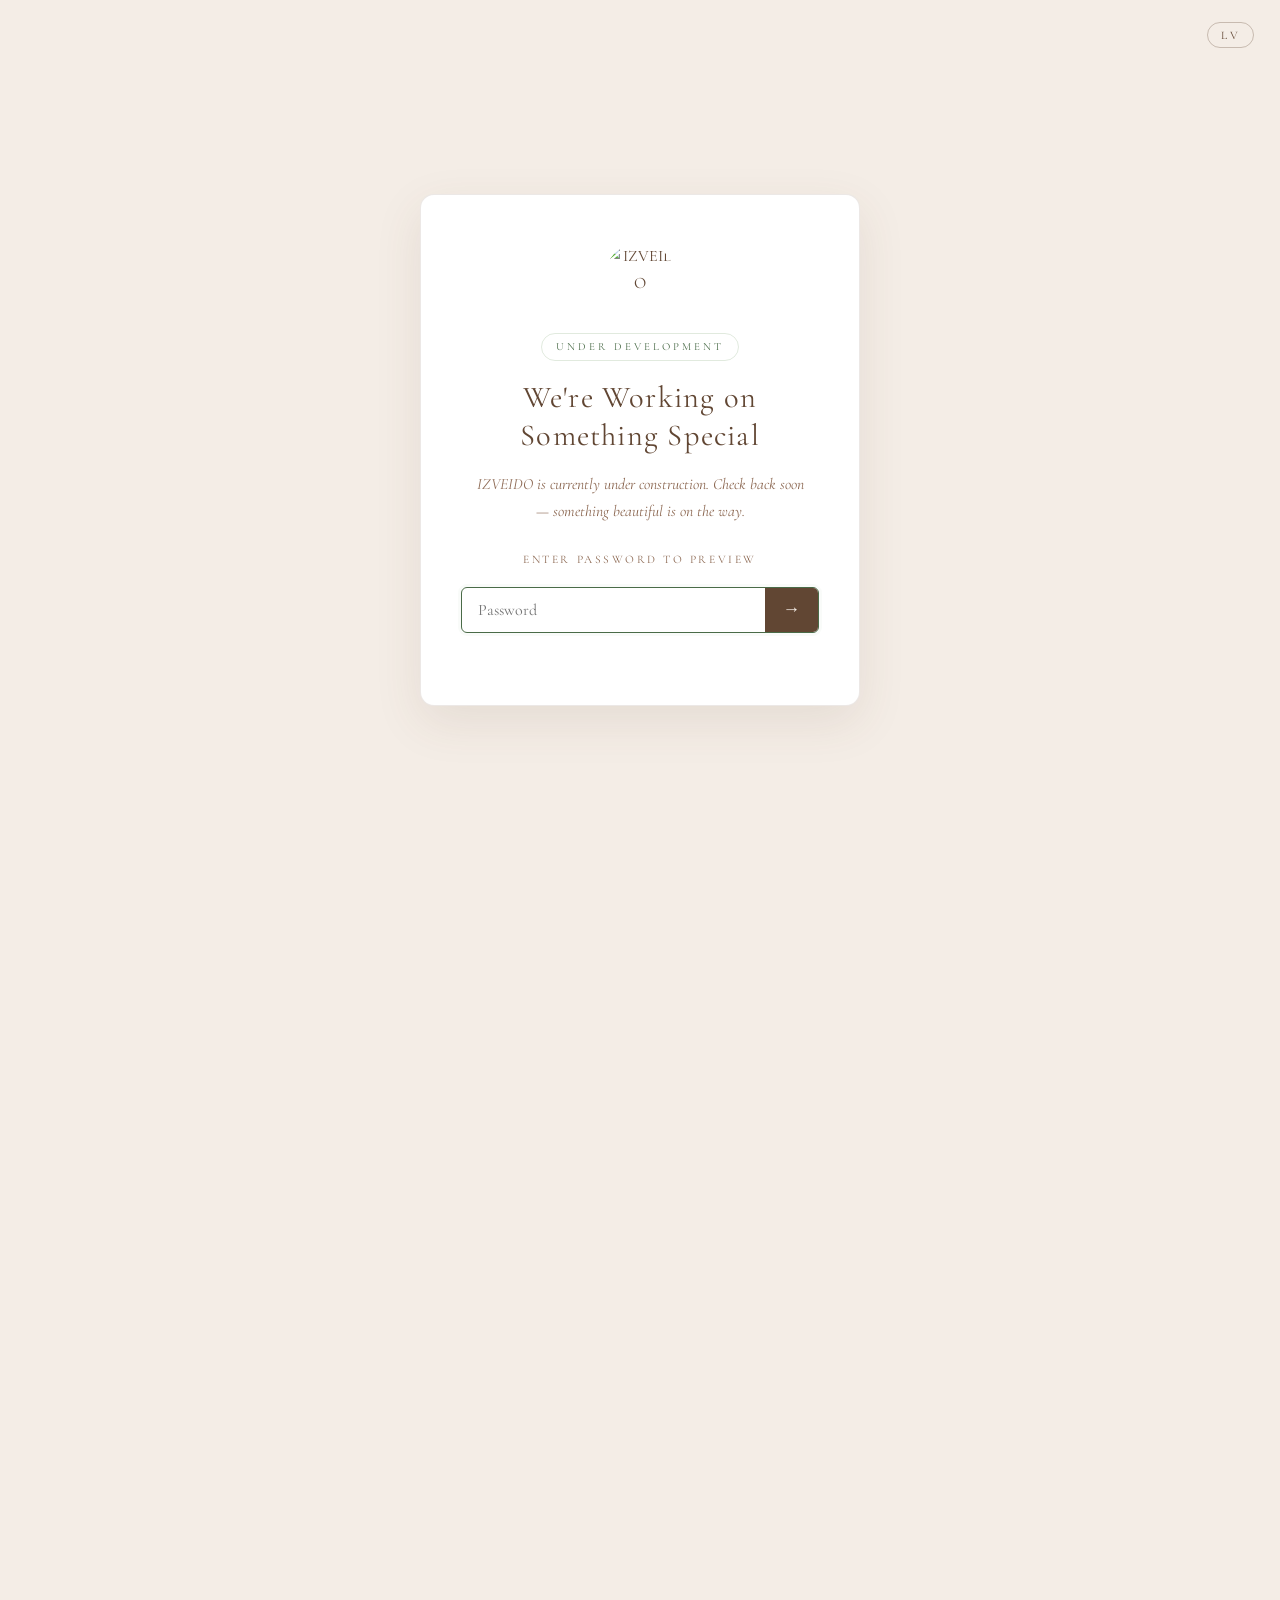
==== Gallery/index.html @ 22014c22 "Restructure" ====
<!DOCTYPE html>
<html lang="en">
<head>
  <meta charset="UTF-8" />
  <meta name="viewport" content="width=device-width, initial-scale=1.0" />
  <title>Gallery — IZVEIDO</title>
  <meta name="description" content="Browse the work of IZVEIDO — custom engravings on wood, glass, apparel, and more." />
  <link rel="preconnect" href="https://fonts.googleapis.com" />
  <link rel="preconnect" href="https://fonts.gstatic.com" crossorigin />
  <link href="https://fonts.googleapis.com/css2?family=Cormorant+Garamond:ital,wght@0,300;0,400;0,600;1,300;1,400&display=swap" rel="stylesheet" />
  <link rel="icon" type="image/svg+xml" href="../favicon.svg" />
  <link rel="apple-touch-icon" href="../logo.png" />
  <link rel="stylesheet" href="../styles.css" />
</head>
<body>

  <!-- ── Navigation ─────────────────────────────────── -->
  <nav>
    <a class="nav-logo" href="../index.html">
      <img src="../logo.png" alt="IZVEIDO" />
      <span class="nav-logo-wordmark">IZVEIDO</span>
    </a>
    <div class="nav-right">
      <ul>
        <li><a href="../index.html#about"     data-en="About"    data-lv="Par mums"    data-ru="О нас">About</a></li>
        <li><a href="../services/index.html"  data-en="Services" data-lv="Pakalpojumi" data-ru="Услуги">Services</a></li>
        <li><a href="index.html" class="active" data-en="Gallery" data-lv="Galerija" data-ru="Галерея">Gallery</a></li>
      </ul>
      <div class="lang-dropdown" id="lang-dropdown">
        <button class="lang-trigger" id="lang-trigger">
          <span class="lang-flag">🇬🇧</span>
          <span class="lang-code">EN</span>
          <svg class="lang-chevron" width="12" height="12" viewBox="0 0 14 14" fill="none" aria-hidden="true">
            <path d="M2 5l5 5 5-5" stroke="currentColor" stroke-width="1.5" stroke-linecap="round" stroke-linejoin="round"/>
          </svg>
        </button>
        <ul class="lang-list">
          <li data-lang="en"><span>EN</span></li>
          <li data-lang="lv"><span>LV</span></li>
          <li data-lang="ru"><span>RU</span></li>
        </ul>
      </div>
      <div class="nav-toggle" aria-label="Toggle menu">
        <span></span><span></span><span></span>
      </div>
    </div>
  </nav>

  <div class="page-wrapper">

    <!-- ── Gallery Hero ───────────────────────────────── -->
    <div class="gallery-hero">
      <p class="section-label" data-en="Our Work" data-lv="Mūsu darbi" data-ru="Наши работы">Our Work</p>
      <h1 data-en="Gallery" data-lv="Galerija" data-ru="Галерея">Gallery</h1>
      <p data-en="A collection of our custom engravings — each piece made with care."
         data-lv="Mūsu individuālo gravējumu kolekcija — katrs darbs izgatavots ar rūpību."
         data-ru="Коллекция наших индивидуальных гравюр — каждое изделие создано с заботой.">
        A collection of our custom engravings — each piece made with care.
      </p>
    </div>

    <div class="gallery-grid" id="gallery-grid">

      <div class="gallery-track" data-speed="0.06">
        <div class="gallery-item" style="--rot:-2.1deg">
          <div class="overlay"><span>+</span></div>
          <img src="../Gallery/WhatsApp Image 2026-04-30 at 09.20.14.jpeg" alt="Engraving Studio MILA" />
        </div>
      </div>

      <div class="gallery-track" data-speed="0.09">
        <div class="gallery-item" style="--rot:1.4deg">
          <div class="overlay"><span>+</span></div>
          <img src="../Gallery/WhatsApp Image 2026-04-30 at 09.20.13.jpeg" alt="Engraving Studio MILA" />
        </div>
      </div>

      <div class="gallery-track" data-speed="0.04">
        <div class="gallery-item" style="--rot:-0.9deg">
          <div class="overlay"><span>+</span></div>
          <img src="../Gallery/WhatsApp Image 2026-04-30 at 09.20.13 (1).jpeg" alt="Engraving Studio MILA" />
        </div>
      </div>

      <div class="gallery-track" data-speed="0.07">
        <div class="gallery-item" style="--rot:2.3deg">
          <div class="overlay"><span>+</span></div>
          <img src="../Gallery/WhatsApp Image 2026-04-30 at 09.20.13 (2).jpeg" alt="Engraving Studio MILA" />
        </div>
      </div>

      <div class="gallery-track" data-speed="0.05">
        <div class="gallery-item" style="--rot:-1.6deg">
          <div class="overlay"><span>+</span></div>
          <img src="../Gallery/WhatsApp Image 2026-04-30 at 09.20.13 (3).jpeg" alt="Engraving Studio MILA" />
        </div>
      </div>

      <div class="gallery-track" data-speed="0.10">
        <div class="gallery-item" style="--rot:0.8deg">
          <div class="overlay"><span>+</span></div>
          <img src="../Gallery/WhatsApp Image 2026-04-30 at 09.20.12.jpeg" alt="Engraving Studio MILA" />
        </div>
      </div>

      <div class="gallery-track" data-speed="0.06">
        <div class="gallery-item" style="--rot:-2.4deg">
          <div class="overlay"><span>+</span></div>
          <img src="../Gallery/WhatsApp Image 2026-04-30 at 09.30.00.jpeg" alt="Engraving Studio MILA" />
        </div>
      </div>

      <div class="gallery-track" data-speed="0.04">
        <div class="gallery-item" style="--rot:1.9deg">
          <div class="overlay"><span>+</span></div>
          <img src="../Gallery/WhatsApp Image 2026-04-30 at 09.33.09.jpeg" alt="Engraving Studio MILA" />
        </div>
      </div>

      <div class="gallery-track" data-speed="0.08">
        <div class="gallery-item" style="--rot:-1.1deg">
          <div class="overlay"><span>+</span></div>
          <img src="../Gallery/WhatsApp Image 2026-04-30 at 09.33.09 (1).jpeg" alt="Engraving Studio MILA" />
        </div>
      </div>

      <div class="gallery-track" data-speed="0.05">
        <div class="gallery-item" style="--rot:2.7deg">
          <div class="overlay"><span>+</span></div>
          <img src="../Gallery/WhatsApp Image 2026-04-30 at 09.33.10.jpeg" alt="Engraving Studio MILA" />
        </div>
      </div>

      <div class="gallery-track" data-speed="0.07">
        <div class="gallery-item" style="--rot:-1.4deg">
          <div class="overlay"><span>+</span></div>
          <img src="../Gallery/WhatsApp Image 2026-04-30 at 09.33.10 (1).jpeg" alt="Engraving Studio MILA" />
        </div>
      </div>

      <div class="gallery-track" data-speed="0.03">
        <div class="gallery-item" style="--rot:1.0deg">
          <div class="overlay"><span>+</span></div>
          <img src="../Gallery/WhatsApp Image 2026-04-30 at 09.33.10 (2).jpeg" alt="Engraving Studio MILA" />
        </div>
      </div>

      <div class="gallery-track" data-speed="0.09">
        <div class="gallery-item" style="--rot:-2.8deg">
          <div class="overlay"><span>+</span></div>
          <img src="../Gallery/WhatsApp Image 2026-04-30 at 09.33.10 (3).jpeg" alt="Engraving Studio MILA" />
        </div>
      </div>

      <div class="gallery-track" data-speed="0.05">
        <div class="gallery-item" style="--rot:1.6deg">
          <div class="overlay"><span>+</span></div>
          <img src="../Gallery/WhatsApp Image 2026-04-30 at 09.33.10 (4).jpeg" alt="Engraving Studio MILA" />
        </div>
      </div>

      <div class="gallery-track" data-speed="0.07">
        <div class="gallery-item" style="--rot:-0.7deg">
          <div class="overlay"><span>+</span></div>
          <img src="../Gallery/WhatsApp Image 2026-04-30 at 09.33.10 (5).jpeg" alt="Engraving Studio MILA" />
        </div>
      </div>

      <div class="gallery-track" data-speed="0.04">
        <div class="gallery-item" style="--rot:2.2deg">
          <div class="overlay"><span>+</span></div>
          <img src="../Gallery/WhatsApp Image 2026-04-30 at 09.33.11.jpeg" alt="Engraving Studio MILA" />
        </div>
      </div>

      <div class="gallery-track" data-speed="0.10">
        <div class="gallery-item" style="--rot:-1.8deg">
          <div class="overlay"><span>+</span></div>
          <img src="../Gallery/WhatsApp Image 2026-04-30 at 09.33.11 (1).jpeg" alt="Engraving Studio MILA" />
        </div>
      </div>

      <div class="gallery-track" data-speed="0.06">
        <div class="gallery-item" style="--rot:0.5deg">
          <div class="overlay"><span>+</span></div>
          <img src="../Gallery/WhatsApp Image 2026-04-30 at 09.33.11 (2).jpeg" alt="Engraving Studio MILA" />
        </div>
      </div>

      <div class="gallery-track" data-speed="0.08">
        <div class="gallery-item" style="--rot:-2.0deg">
          <div class="overlay"><span>+</span></div>
          <img src="../Gallery/WhatsApp Image 2026-04-30 at 09.33.11 (3).jpeg" alt="Engraving Studio MILA" />
        </div>
      </div>

      <div class="gallery-track" data-speed="0.03">
        <div class="gallery-item" style="--rot:1.3deg">
          <div class="overlay"><span>+</span></div>
          <img src="../Gallery/WhatsApp Image 2026-04-30 at 09.33.11 (4).jpeg" alt="Engraving Studio MILA" />
        </div>
      </div>

      <div class="gallery-track" data-speed="0.07">
        <div class="gallery-item" style="--rot:-1.5deg">
          <div class="overlay"><span>+</span></div>
          <img src="../Gallery/WhatsApp Image 2026-04-30 at 09.33.12.jpeg" alt="Engraving Studio MILA" />
        </div>
      </div>

      <div class="gallery-track" data-speed="0.05">
        <div class="gallery-item" style="--rot:2.5deg">
          <div class="overlay"><span>+</span></div>
          <img src="../Gallery/WhatsApp Image 2026-04-30 at 09.33.12 (1).jpeg" alt="Engraving Studio MILA" />
        </div>
      </div>

      <div class="gallery-track" data-speed="0.09">
        <div class="gallery-item" style="--rot:-0.6deg">
          <div class="overlay"><span>+</span></div>
          <img src="../Gallery/WhatsApp Image 2026-04-30 at 09.33.12 (2).jpeg" alt="Engraving Studio MILA" />
        </div>
      </div>

      <div class="gallery-track" data-speed="0.04">
        <div class="gallery-item" style="--rot:1.7deg">
          <div class="overlay"><span>+</span></div>
          <img src="../Gallery/WhatsApp Image 2026-04-30 at 09.33.12 (3).jpeg" alt="Engraving Studio MILA" />
        </div>
      </div>

    </div>

    <!-- ── Footer ─────────────────────────────────────── -->
    <footer>
      <img src="../logolight.png" alt="IZVEIDO" class="footer-logo" />
      <p>
        <span data-en="© 2026 IZVEIDO. All rights reserved."
              data-lv="© 2026 IZVEIDO. Visas tiesības aizsargātas."
              data-ru="© 2026 IZVEIDO. Все права защищены.">
          © 2026 IZVEIDO. All rights reserved.
        </span>
      </p>
    </footer>

  </div><!-- /page-wrapper -->

  <!-- Lightbox -->
  <div id="lightbox" class="lightbox">
    <div class="lightbox-controls">
      <a id="lightbox-download" class="lightbox-btn" download aria-label="Download" title="Download">
        <svg width="18" height="18" viewBox="0 0 24 24" fill="none" stroke="currentColor" stroke-width="2" stroke-linecap="round" stroke-linejoin="round">
          <path d="M12 3v13M7 11l5 5 5-5"/><path d="M5 20h14"/>
        </svg>
      </a>
      <button id="lightbox-close" class="lightbox-btn" aria-label="Close">&times;</button>
    </div>
    <div id="lightbox-inner" class="lightbox-inner"></div>
  </div>

  <script src="../script.js"></script>
</body>
</html>
---- styles.css ----
/* ── Password gate ───────────────────────────────────── */
body.pw-locked { overflow: hidden; }
body.pw-locked .page-wrapper,
body.pw-locked nav { visibility: hidden; }

#pw-gate {
  position: fixed; inset: 0; z-index: 9999;
  background: var(--cream);
  display: flex; align-items: center; justify-content: center;
  padding: 2rem;
  transition: opacity .5s ease;
}
#pw-gate.pw-fade-out { opacity: 0; pointer-events: none; }

/* Language toggle inside gate */
.pw-lang-btn {
  position: absolute; top: 1.4rem; right: 1.6rem;
  background: none;
  border: 1px solid rgba(97,70,51,.3);
  border-radius: 20px;
  color: var(--brown);
  padding: .3rem .85rem;
  font-family: inherit;
  font-size: .72rem;
  letter-spacing: .2em;
  cursor: pointer;
  transition: background .25s, color .25s, border-color .25s;
}
.pw-lang-btn:hover {
  background: var(--brown);
  color: var(--cream);
  border-color: var(--brown);
}

.pw-box {
  display: flex; flex-direction: column; align-items: center;
  gap: 1.1rem;
  padding: 3rem 2.5rem 2.5rem;
  background: var(--white);
  border: 1px solid rgba(97,70,51,.12);
  border-radius: 14px;
  box-shadow: 0 16px 48px rgba(97,70,51,.10);
  width: min(440px, 100%);
  text-align: center;
}
.pw-logo {
  width: 72px; height: 72px;
  border-radius: 50%;
  object-fit: cover;
}
.pw-badge {
  display: inline-block;
  font-size: .68rem;
  letter-spacing: .28em;
  text-transform: uppercase;
  color: var(--red);
  border: 1px solid rgba(169,194,162,.35);
  border-radius: 20px;
  padding: .25rem .85rem;
}
.pw-heading {
  font-size: clamp(1.3rem, 4vw, 1.9rem);
  font-weight: 400;
  line-height: 1.25;
  letter-spacing: .04em;
  color: var(--brown);
  margin: 0;
}
.pw-sub {
  font-size: .98rem;
  color: var(--brown2);
  font-style: italic;
  line-height: 1.7;
  max-width: 340px;
}
.pw-label {
  font-size: .72rem;
  letter-spacing: .22em;
  text-transform: uppercase;
  color: var(--brown2);
  margin-top: .4rem;
}
.pw-field-wrap {
  display: flex; width: 100%;
  border: 1px solid rgba(97,70,51,.25);
  border-radius: 6px;
  overflow: hidden;
  transition: border-color .25s, box-shadow .25s;
}
.pw-field-wrap:focus-within {
  border-color: var(--red);
  box-shadow: 0 0 0 3px rgba(169,194,162,.07);
}
#pw-input {
  flex: 1;
  padding: .75rem 1rem;
  border: none; outline: none;
  background: transparent;
  color: var(--brown);
  font-family: inherit; font-size: 1rem;
}
#pw-submit {
  padding: 0 1.1rem;
  background: var(--brown);
  color: var(--cream);
  border: none; cursor: pointer;
  font-size: 1.1rem;
  transition: background .2s;
}
#pw-submit:hover { background: var(--red); }
.pw-error {
  font-size: .82rem;
  color: var(--red);
  font-style: italic;
  min-height: 1.1em;
}

@keyframes pwShake {
  0%,100% { transform: translateX(0); }
  20%,60%  { transform: translateX(-6px); }
  40%,80%  { transform: translateX(6px); }
}
.pw-shake { animation: pwShake .4s ease; }

/* ── Reset & base ────────────────────────────────────── */
*, *::before, *::after { box-sizing: border-box; margin: 0; padding: 0; }

:root {
  --cream:  #f4ede6;
  --stone:  #e0d4c3;
  --sand:   #C1A78E;
  --brown:  #614633;
  --brown2: #8C6852;
  --red:    #4A6B48;
  --sage:   #A9C2A2;
  --white:  #ffffff;
  --gap:    clamp(2rem, 6vw, 5rem);
  --radius: 8px;
}

html { scroll-behavior: smooth; font-size: 16px; }

body {
  background: var(--cream);
  color: var(--brown);
  font-family: 'Cormorant Garamond', Georgia, serif;
  line-height: 1.7;
  overflow-x: hidden;
  hyphens: auto;
  overflow-wrap: break-word;
  -webkit-font-smoothing: antialiased;
  -moz-osx-font-smoothing: grayscale;
}

img { max-width: 100%; display: block; }
a  { color: inherit; text-decoration: none; }

/* ── Page transitions ────────────────────────────────── */
.page-wrapper {
  animation: fadeIn .45s ease both;
  will-change: opacity;
  transition: opacity .28s ease;
}
@keyframes fadeIn {
  from { opacity: 0; }
  to   { opacity: 1; }
}

/* Fade-out state triggered by JS before navigation */
body.is-leaving .page-wrapper,
body.is-leaving nav { opacity: 0; }

/* ── Navigation ──────────────────────────────────────── */
nav {
  position: fixed; top: 0; left: 0; right: 0; z-index: 100;
  display: flex; align-items: center; justify-content: space-between;
  padding: 1rem 2.5rem;
  background: rgba(244,237,230,.92);
  backdrop-filter: blur(8px);
  border-bottom: 1px solid rgba(97,70,51,.10);
  transition: padding .3s, opacity .28s ease;
  will-change: opacity;
  -webkit-font-smoothing: antialiased;
  -moz-osx-font-smoothing: grayscale;
}
nav.scrolled { padding: .6rem 2.5rem; }

nav .nav-logo {
  display: flex; align-items: center; gap: .55rem;
  -webkit-tap-highlight-color: transparent;
  user-select: none;
}
nav .nav-logo:focus         { outline: none; }
nav .nav-logo:focus-visible { outline: 2px solid var(--red); outline-offset: 3px; }
nav .nav-logo img { height: 38px; width: auto; transition: height .3s; }
nav.scrolled .nav-logo img { height: 28px; }
.nav-logo-wordmark {
  font-family: 'Felix Titling', 'Trajan Pro', 'Cormorant Garamond', Georgia, serif;
  font-size: 1.05rem;
  font-weight: 400;
  letter-spacing: .28em;
  text-transform: uppercase;
  color: var(--brown);
  transition: font-size .3s;
}
nav.scrolled .nav-logo-wordmark { font-size: .9rem; }

nav ul {
  list-style: none;
  display: flex; gap: 2.5rem;
  font-size: .95rem;
  letter-spacing: .12em;
  text-transform: uppercase;
}
nav ul a {
  position: relative;
  padding-bottom: 2px;
  transition: color .25s;
  -webkit-tap-highlight-color: transparent;
  user-select: none;
}
nav ul a:focus         { outline: none; }
nav ul a:focus-visible { outline: 2px solid var(--red); outline-offset: 3px; }
nav ul a::after {
  content: '';
  position: absolute; left: 0; bottom: 0;
  width: 0; height: 1px;
  background: var(--red);
  transition: width .3s;
}
nav ul a:hover { color: var(--red); }
nav ul a:hover::after,
nav ul a.active::after { width: 100%; }
nav ul a.active { color: var(--red); }

/* Language toggle + nav-right */
.nav-right { display: flex; align-items: center; gap: 1.5rem; }

/* Language dropdown */
.lang-dropdown { position: relative; }
.lang-trigger {
  display: flex; align-items: center; justify-content: center;
  background: none;
  border: 1px solid rgba(97,70,51,.3);
  border-radius: 20px;
  color: var(--brown);
  padding: .28rem .55rem;
  cursor: pointer;
  line-height: 1;
  transition: background .3s ease, border-color .3s ease, box-shadow .3s ease, transform .2s ease;
}
.lang-trigger:hover {
  background: var(--sand);
  border-color: rgba(97,70,51,.45);
  box-shadow: 0 3px 10px rgba(97,70,51,.1);
  transform: translateY(-1px);
}
.lang-trigger:active {
  transform: scale(.94);
  box-shadow: none;
  transition: transform .1s ease;
}
/* Show code, hide flag and chevron */
.lang-flag    { display: none; }
.lang-chevron { display: none; }
.lang-code {
  font-family: 'Felix Titling', 'Trajan Pro', 'Cormorant Garamond', Georgia, serif;
  font-size: .78rem;
  font-weight: 400;
  letter-spacing: .18em;
  line-height: 1;
  display: block;
}

/* Invisible bridge — keeps hover active between trigger and list */
.lang-dropdown::after {
  content: '';
  position: absolute;
  top: 100%;
  left: -4px; right: -4px;
  height: 8px;
}

/* Dropdown list — flags only, stacked column */
.lang-list {
  position: absolute; top: calc(100% + 8px); right: 0;
  list-style: none;
  display: flex;
  flex-direction: column;
  gap: 0;
  background: var(--white);
  border: 1px solid rgba(97,70,51,.12);
  border-radius: 8px;
  box-shadow: 0 6px 20px rgba(97,70,51,.12);
  overflow: hidden;
  z-index: 200;
  opacity: 0;
  transform: translateY(-8px);
  pointer-events: none;
  transition: opacity .22s cubic-bezier(.4,0,.2,1),
              transform .22s cubic-bezier(.4,0,.2,1);
}
/* Open via hover OR JS-added class */
.lang-dropdown:hover .lang-list,
.lang-dropdown.open  .lang-list {
  opacity: 1;
  transform: translateY(0);
  pointer-events: all;
}
.lang-list li {
  display: flex; align-items: center; justify-content: center;
  padding: .38rem .65rem;
  cursor: pointer;
  line-height: 1;
  transition: background .15s;
}
.lang-list li + li { border-top: 1px solid rgba(97,70,51,.06); }
.lang-list li:hover { background: var(--stone); }
.lang-list li.active { background: rgba(169,194,162,.12); }
.lang-list li span {
  font-family: 'Felix Titling', 'Trajan Pro', 'Cormorant Garamond', Georgia, serif;
  font-size: .72rem;
  font-weight: 400;
  letter-spacing: .18em;
  line-height: 1;
  display: block;
  color: var(--brown);
}

/* Hamburger */
.nav-toggle {
  display: none;
  flex-direction: column; gap: 5px;
  cursor: pointer; padding: 4px;
}
.nav-toggle span {
  width: 24px; height: 2px;
  background: var(--brown);
  transition: all .3s;
}
.nav-toggle.open span:nth-child(1) { transform: rotate(45deg) translate(5px,5px); }
.nav-toggle.open span:nth-child(2) { opacity: 0; }
.nav-toggle.open span:nth-child(3) { transform: rotate(-45deg) translate(5px,-5px); }

/* ── Hero ────────────────────────────────────────────── */
.hero {
  position: relative;
  max-width: none; margin: 0; width: 100%;
  min-height: 100svh;
  display: flex; flex-direction: column;
  align-items: center; justify-content: center;
  text-align: center;
  padding: 8rem 2rem 6rem;
  background: radial-gradient(ellipse at 60% 40%, #ddd0c0 0%, var(--cream) 65%);
}

/* ── Logo flip card ──────────────────────────────────── */
.hero-logo-wrap {
  perspective: 700px;
  width: min(190px, 42vw);
  margin-bottom: 2rem;
  animation: popIn .8s cubic-bezier(.34,1.56,.64,1) .2s both;
  cursor: pointer;
}

.logo-flipper {
  width: 100%;
  aspect-ratio: 1 / 1;
  position: relative;
  transform-style: preserve-3d;
  border-radius: 50%;
}

.logo-front,
.logo-back {
  position: absolute; inset: 0;
  border-radius: 50%;
  backface-visibility: hidden;
  -webkit-backface-visibility: hidden;
  border: 1.5px solid rgba(97,70,51,.28);
  box-shadow:
    inset 0 0 0 4px rgba(97,70,51,.05),
    0 6px 24px rgba(97,70,51,.12);
}

.logo-front {
  background: url('logo.png') center / 68% no-repeat var(--cream);
  background-blend-mode: multiply;
}

.hero-logo {
  display: none;
}

.logo-back {
  background: var(--sand);
  transform: rotateY(180deg);
  display: flex;
  align-items: center;
  justify-content: center;
  padding: 1.4rem;
}

.logo-quote {
  font-style: italic;
  font-size: clamp(.75rem, 4vw, .95rem);
  color: var(--brown2);
  line-height: 1.6;
  text-align: center;
}

@keyframes popIn {
  from { opacity: 0; transform: scale(.85); }
  to   { opacity: 1; transform: scale(1); }
}

.hero h1 {
  font-family: 'Felix Titling', 'Trajan Pro', 'Cormorant Garamond', Georgia, serif;
  font-size: clamp(1.2rem, 3.2vw, 1.55rem);
  font-weight: 400;
  letter-spacing: .32em;
  text-transform: uppercase;
  color: var(--brown2);
  margin-bottom: .75rem;
  animation: fadeIn .8s ease .5s both;
}
.hero p {
  font-size: clamp(1rem, 2.5vw, 1.2rem);
  max-width: 520px;
  color: var(--brown2);
  font-style: italic;
  animation: fadeIn .8s ease .7s both;
}
.hero-cta {
  margin-top: 2.5rem;
  animation: fadeIn .8s ease .9s both;
}

.btn {
  display: inline-block;
  padding: .75rem 2.2rem;
  border: 1px solid var(--brown);
  border-radius: 4px;
  letter-spacing: .18em;
  text-transform: uppercase;
  font-size: .85rem;
  font-family: inherit;
  cursor: pointer;
  background: transparent;
  color: var(--brown);
  transition: background .3s, color .3s, border-color .3s;
}
.btn:hover { background: var(--brown); color: var(--cream); }
.btn.btn-red { border-color: var(--red); color: var(--red); }
.btn.btn-red:hover { background: var(--red); color: var(--white); }

/* Scroll indicator */
.scroll-hint {
  position: absolute; bottom: 2rem; left: 50%;
  display: flex; flex-direction: column; align-items: center; gap: .4rem;
  font-size: .75rem; letter-spacing: .2em; text-transform: uppercase;
  color: var(--brown2); opacity: .6;
  animation: scrollHintIn 1s ease 1.2s both;
}
@keyframes scrollHintIn {
  from { opacity: 0; transform: translateX(-50%) translateY(10px); }
  to   { opacity: .6; transform: translateX(-50%) translateY(0); }
}
.scroll-hint .line {
  width: 1px; height: 40px;
  background: var(--brown2);
  animation: lineDown 1.4s ease-in-out infinite;
  transform-origin: top;
}
@keyframes lineDown {
  0%,100% { transform: scaleY(0); opacity: 0; }
  30%,70%  { transform: scaleY(1); opacity: .5; }
}

/* ── Section base ────────────────────────────────────── */
section {
  padding: var(--gap) clamp(1.5rem, 8vw, 8rem);
  max-width: 1100px;
  margin: 0 auto;
}

.section-label {
  font-size: .75rem;
  letter-spacing: .35em;
  text-transform: uppercase;
  color: var(--red);
  margin-bottom: 1rem;
}
.section-title {
  font-size: clamp(1.8rem, 4vw, 2.8rem);
  font-weight: 400;
  line-height: 1.2;
  margin-bottom: 1.5rem;
}
.divider {
  width: 48px; height: 1px;
  background: var(--red);
  margin-bottom: 2rem;
}

/* ── About ───────────────────────────────────────────── */
.about { display: grid; grid-template-columns: 1fr 1fr; gap: 4rem; align-items: center; }
.about-text p { font-size: 1.1rem; color: var(--brown2); margin-bottom: 1rem; }
.about-img-wrap { position: relative; }
.about-img-wrap::before {
  content: '';
  position: absolute;
  inset: -12px 12px 12px -12px;
  border: 1px solid var(--red);
  border-radius: var(--radius);
  z-index: 0;
}
.about-img-wrap img {
  position: relative; z-index: 1;
  width: 100%;
  object-fit: cover;
  border-radius: var(--radius);
}
.about-photo {
  width: 100%; aspect-ratio: 4/3;
  object-fit: cover;
  position: relative; z-index: 1;
  display: block;
  border-radius: var(--radius);
}
.about-placeholder {
  width: 100%; aspect-ratio: 4/3;
  background: var(--sand);
  border-radius: var(--radius);
  display: flex; flex-direction: column; align-items: center; justify-content: center;
  gap: .75rem;
  position: relative; z-index: 1;
  color: var(--brown2); font-style: italic; font-size: .9rem;
  letter-spacing: .05em;
}
.about-placeholder svg { opacity: .3; }

/* ── Services ────────────────────────────────────────── */
.services-grid {
  display: grid;
  grid-template-columns: repeat(auto-fit, minmax(200px, 1fr));
  gap: 2rem;
  margin-top: 2.5rem;
}
.service-card {
  padding: 2rem 1.5rem;
  border: 1px solid rgba(97,70,51,.12);
  border-radius: 12px;
  background: var(--white);
  text-align: center;
  transition: box-shadow .3s, transform .3s;
  min-width: 0;
  overflow-wrap: break-word;
  hyphens: auto;
}
.service-card:hover {
  transform: translateY(-4px);
  box-shadow: 0 12px 32px rgba(97,70,51,.09);
}
.service-card .icon {
  font-size: 2rem;
  margin-bottom: 1rem;
  display: flex;
  align-items: center;
  justify-content: center;
}
.service-card .icon img {
  width: 56px;
  height: 56px;
  object-fit: contain;
  display: block;
}
.service-card h3 {
  font-size: 1.1rem; font-weight: 400;
  letter-spacing: .1em; text-transform: uppercase;
  margin-bottom: .6rem;
}
.service-card p { font-size: .95rem; color: var(--brown2); }
.svc-link {
  display: inline-block;
  margin-top: 1.1rem;
  font-size: .75rem;
  letter-spacing: .16em;
  text-transform: uppercase;
  color: var(--red);
  border-bottom: 1px solid rgba(169,194,162,.35);
  padding-bottom: 2px;
  transition: border-color .2s, color .2s, letter-spacing .2s;
}
.svc-link:hover {
  letter-spacing: .22em;
  border-color: var(--red);
}

/* ── Contact ─────────────────────────────────────────── */
.contact-wrap {
  display: grid; grid-template-columns: 1fr 1.2fr; gap: 4rem; align-items: start;
}
.contact-info p { font-size: 1rem; color: var(--brown2); margin-bottom: 1rem; }
.contact-detail {
  display: flex; align-items: flex-start; gap: .75rem;
  margin-bottom: .85rem; font-size: 1rem; color: var(--brown2);
  cursor: default;
}
.contact-detail[data-copy] {
  cursor: pointer;
  transition: color .2s, opacity .2s;
  position: relative;
  z-index: 1;
}
.contact-detail[data-copy]:hover {
  z-index: 20;
}
.contact-detail[data-copy]:hover { color: var(--brown); }
.contact-detail[data-copy].copied { opacity: .5; }
.contact-detail[data-copy]::after {
  content: 'Click to copy';
  position: absolute;
  left: 0; top: calc(100% + 8px);
  font-size: .7rem;
  letter-spacing: .08em;
  text-transform: uppercase;
  color: #f4ede6;
  background: #614633;
  padding: .3rem .65rem;
  border-radius: 6px;
  opacity: 0;
  transform: translateY(-4px);
  transition: opacity .2s ease, transform .2s ease;
  pointer-events: none;
  white-space: nowrap;
  z-index: 10;
}
.contact-detail[data-copy]::before {
  content: '';
  position: absolute;
  left: 12px; top: calc(100% + 2px);
  border: 5px solid transparent;
  border-bottom-color: #614633;
  opacity: 0;
  transform: translateY(-4px);
  transition: opacity .2s ease, transform .2s ease;
  pointer-events: none;
  z-index: 10;
}
.contact-detail[data-copy]:hover::after,
.contact-detail[data-copy]:hover::before {
  opacity: 1;
  transform: translateY(0);
}
.contact-detail[data-copy].copied::after,
.contact-detail[data-copy].copied::before {
  opacity: 0;
}
.contact-detail .icon { color: var(--red); font-size: 1.1rem; }

form { display: flex; flex-direction: column; gap: 1.2rem; }
.form-group { display: flex; flex-direction: column; gap: .4rem; }
.form-group label {
  font-size: .78rem; letter-spacing: .2em;
  text-transform: uppercase; color: var(--brown2);
}
.form-group input,
.form-group textarea {
  padding: .75rem 1rem;
  border: 1px solid rgba(97,70,51,.25);
  border-radius: 6px;
  background: var(--white);
  color: var(--brown);
  font-family: inherit; font-size: 1rem;
  outline: none;
  transition: border-color .25s, box-shadow .25s;
}
.form-group input:focus,
.form-group textarea:focus {
  border-color: var(--red);
  box-shadow: 0 0 0 3px rgba(169,194,162,.07);
}
.form-group textarea { resize: vertical; min-height: 130px; }

/* ── Custom Select ──────────────────────────────────── */
.custom-select { position: relative; }

.select-trigger {
  width: 100%;
  display: flex; align-items: center; justify-content: space-between;
  padding: .75rem 1rem;
  border: 1px solid rgba(97,70,51,.25);
  border-radius: 6px;
  background: var(--white);
  color: var(--brown);
  font-family: inherit; font-size: 1rem;
  cursor: pointer;
  text-align: left;
  transition: border-color .25s, border-radius .2s, box-shadow .25s;
}
.select-trigger:focus { outline: none; }
.custom-select.open .select-trigger {
  border-color: var(--red);
  border-bottom-left-radius: 0;
  border-bottom-right-radius: 0;
  box-shadow: 0 0 0 3px rgba(169,194,162,.07);
}

.select-chevron {
  flex-shrink: 0;
  color: var(--brown2);
  transition: transform .25s ease;
}
.custom-select.open .select-chevron { transform: rotate(180deg); }

.select-list {
  position: absolute; top: 100%; left: 0; right: 0; z-index: 20;
  list-style: none;
  background: var(--white);
  border: 1px solid var(--red);
  border-top: none;
  border-radius: 0 0 6px 6px;
  overflow: hidden;
  max-height: 0;
  opacity: 0;
  transform: translateY(-4px);
  transition: max-height .3s ease, opacity .22s ease, transform .22s ease;
  pointer-events: none;
  box-shadow: 0 10px 28px rgba(97,70,51,.10);
}
.custom-select.open .select-list {
  max-height: 300px;
  opacity: 1;
  transform: translateY(0);
  pointer-events: all;
}
.select-list li {
  padding: .72rem 1rem;
  cursor: pointer;
  font-size: 1rem;
  color: var(--brown);
  transition: background .18s, color .18s;
  border-bottom: 1px solid rgba(97,70,51,.06);
}
.select-list li:last-child { border-bottom: none; }
.select-list li:hover { background: var(--sand); }
.select-list li.selected { color: var(--red); }
.select-list li[data-value=""] { color: var(--brown2); font-style: italic; }

.form-success {
  display: none;
  padding: 1rem 1.2rem;
  background: rgba(169,194,162,.06);
  border: 1px solid rgba(169,194,162,.3);
  border-radius: 6px;
  color: var(--red);
  font-style: italic;
  text-align: center;
}

/* ── Services page ───────────────────────────────────── */
.services-hero { padding: 8rem 2rem 3rem; text-align: center; }
.services-hero h1 { font-size: clamp(2rem, 5vw, 3.5rem); font-weight: 400; letter-spacing: .12em; }
.services-hero p { font-size: 1.05rem; color: var(--brown2); margin-top: .75rem; font-style: italic; }

.service-detail-grid {
  display: grid;
  grid-template-columns: 1fr;
  gap: 2.5rem;
  padding: 1rem clamp(1.5rem, 6vw, 6rem) var(--gap);
  max-width: 1100px;
  margin: 0 auto;
}
.service-detail-card {
  scroll-margin-top: 90px;
}
.service-detail-card {
  background: var(--white);
  border: 1px solid rgba(97,70,51,.1);
  border-radius: var(--radius);
  padding: 2.5rem 2rem;
  display: flex;
  flex-direction: column;
  gap: 1rem;
  transition: box-shadow .3s, transform .3s;
}
.service-detail-card:hover {
  transform: translateY(-4px);
  box-shadow: 0 14px 40px rgba(97,70,51,.1);
}
.svc-img-wrap {
  width: calc(100% + 4rem);
  margin: -2.5rem -2rem 1.5rem;
  height: 220px;
  overflow: hidden;
  border-radius: var(--radius) var(--radius) 0 0;
  flex-shrink: 0;
}
.svc-img {
  width: 100%; height: 100%;
  object-fit: cover;
  transition: transform .5s ease;
  display: block;
}
.service-detail-card:hover .svc-img { transform: scale(1.05); }
.service-detail-card .svc-icon {
  font-size: 2.8rem;
  line-height: 1;
  display: flex;
  align-items: center;
}
.service-detail-card .svc-icon img {
  width: 64px;
  height: 64px;
  object-fit: contain;
  display: block;
}
.service-detail-card h2 {
  font-size: clamp(1.3rem, 2.5vw, 1.7rem);
  font-weight: 400;
  letter-spacing: .1em;
  margin: 0;
}
.service-detail-card .svc-divider {
  width: 36px; height: 1px;
  background: var(--red);
  flex-shrink: 0;
}
.service-detail-card .svc-desc {
  font-size: 1rem;
  color: var(--brown2);
  line-height: 1.8;
  margin: 0;
}
.svc-capabilities {
  list-style: none;
  padding: 0; margin: 0;
  display: flex;
  flex-wrap: wrap;
  gap: .5rem;
}
.svc-capabilities li {
  font-size: .78rem;
  letter-spacing: .08em;
  text-transform: uppercase;
  color: var(--brown);
  background: var(--sand);
  border: 1px solid rgba(97,70,51,.1);
  border-radius: 20px;
  padding: .3rem .8rem;
}
.services-cta {
  text-align: center;
  padding: var(--gap) 2rem calc(var(--gap) * 1.5);
}
.services-cta p {
  font-size: 1.05rem;
  color: var(--brown2);
  font-style: italic;
  margin-bottom: 1.5rem;
}

/* ── Gallery page ────────────────────────────────────── */
.gallery-hero { padding: 8rem 2rem 3rem; text-align: center; }
.gallery-hero h1 {
  font-size: clamp(2rem, 5vw, 3.5rem);
  font-weight: 400; letter-spacing: .12em;
}
.gallery-hero p {
  font-size: 1.05rem; color: var(--brown2);
  margin-top: .75rem; font-style: italic;
}

.gallery-grid {
  padding: 2rem clamp(1.5rem, 5vw, 5rem) var(--gap);
  columns: 4 180px;
  gap: 1.2rem;
  overflow: hidden;
}

/* Parallax outer wrapper — only transform:translateY applied by JS */
.gallery-track {
  break-inside: avoid;
  margin-bottom: 1.4rem;
  will-change: transform;
}

.gallery-item {
  overflow: hidden;
  border-radius: var(--radius);
  cursor: pointer;
  position: relative;
  transform: rotate(var(--rot, 0deg));
  transition: transform .4s cubic-bezier(.34,1.56,.64,1), box-shadow .35s;
  box-shadow:
    0 1px 2px  rgba(97,70,51,.08),
    0 4px 10px rgba(97,70,51,.12),
    0 12px 28px rgba(97,70,51,.13),
    0 24px 48px rgba(97,70,51,.07);
  outline: 1px solid rgba(255,255,255,.55);
  outline-offset: -1px;
}
.gallery-item:hover {
  transform: rotate(0deg) scale(1.04);
  box-shadow:
    0 2px 4px  rgba(97,70,51,.10),
    0 8px 20px rgba(97,70,51,.18),
    0 22px 50px rgba(97,70,51,.20),
    0 40px 72px rgba(97,70,51,.10);
}
.gallery-item img {
  width: 100%;
  display: block;
  filter: contrast(1.04) saturate(1.06);
}

/* Placeholder tile */
.g-ph {
  width: 100%;
  display: flex; flex-direction: column;
  align-items: center; justify-content: center;
  gap: .65rem;
  padding: 2rem 1.5rem;
  color: rgba(97,70,51,.38);
  transition: filter .3s;
}
.gallery-item:hover .g-ph { filter: brightness(.94); }
.g-ph svg { flex-shrink: 0; }
.g-ph span {
  font-style: italic;
  font-size: .85rem;
  letter-spacing: .06em;
  text-align: center;
}

.gallery-item .overlay {
  position: absolute; inset: 0;
  background: rgba(97,70,51,0);
  display: flex; align-items: center; justify-content: center;
  transition: background .3s;
  border-radius: var(--radius);
}
.gallery-item:hover .overlay { background: rgba(97,70,51,.18); }
.gallery-item .overlay span { color: var(--white); font-size: 1.6rem; opacity: 0; transition: opacity .3s; }
.gallery-item:hover .overlay span { opacity: 1; }

/* Lightbox */
.lightbox {
  position: fixed; inset: 0; z-index: 500;
  background: rgba(20,10,5,.92);
  display: flex; align-items: center; justify-content: center;
  opacity: 0; pointer-events: none;
  transition: opacity .3s;
}
.lightbox.open { opacity: 1; pointer-events: all; }

.lightbox-inner {
  border-radius: 10px;
  overflow: hidden;
  transform: scale(.88);
  transition: transform .38s cubic-bezier(.34,1.4,.64,1);
  display: flex; align-items: center; justify-content: center;
  max-width: 90vw; max-height: 90vh;
}
.lightbox.open .lightbox-inner { transform: scale(1); }
.lightbox-inner img {
  max-width: 90vw; max-height: 90vh;
  object-fit: contain; display: block;
}
.lightbox-inner .g-ph {
  width: min(420px, 80vw);
  height: min(380px, 65vh);
  border-radius: 10px;
  font-size: 1.05rem;
  pointer-events: none;
  color: rgba(97,70,51,.45);
}

.lightbox-controls {
  position: absolute; top: 1.2rem; right: 1.5rem;
  display: flex; align-items: center; gap: .6rem;
  z-index: 10;
}
.lightbox-btn {
  display: flex; align-items: center; justify-content: center;
  width: 2.4rem; height: 2.4rem;
  border-radius: 50%;
  background: rgba(255,255,255,.10);
  border: 1px solid rgba(255,255,255,.18);
  color: var(--cream);
  font-size: 1.4rem; line-height: 1;
  cursor: pointer;
  text-decoration: none;
  transition: background .2s, color .2s, border-color .2s;
  backdrop-filter: blur(4px);
}
.lightbox-btn:hover { background: var(--red); border-color: var(--red); color: var(--white); }
#lightbox-download { font-size: 1rem; }
#lightbox-download.hidden { display: none; }

.gallery-empty {
  text-align: center; padding: 4rem 2rem;
  color: var(--brown2); font-style: italic; font-size: 1.1rem;
}

/* ── Footer ──────────────────────────────────────────── */
footer {
  background: var(--brown);
  color: rgba(244,237,230,.75);
  text-align: center;
  padding: 2.5rem 2rem;
  font-size: .88rem; letter-spacing: .08em;
}
footer a { color: rgba(244,237,230,.75); transition: color .2s; }
footer a:hover { color: var(--cream); }
footer .footer-logo { margin: 0 auto 1rem; width: 52px; height: 52px; object-fit: contain; }

/* ── Reveal animations ────────────────────────────────── */
.reveal {
  opacity: 0; transform: translateY(24px);
  transition: opacity .7s ease, transform .7s ease;
}
.reveal.visible { opacity: 1; transform: none; }

/* ── Touch feedback ──────────────────────────────────── */
@media (hover: none) {
  .btn:active       { background: var(--brown); color: var(--cream); }
  .btn.btn-red:active { background: var(--red); color: var(--white); }
  .service-card:active { transform: none !important; box-shadow: 0 4px 12px rgba(97,70,51,.09); }
  .select-list li:active { background: var(--sand); }
  .gallery-item:active .overlay { background: rgba(97,70,51,.25); }
  .gallery-item:active .overlay span { opacity: 1; }
  nav ul a:active { color: var(--red); }
}

/* ── Tablet (≤ 768px) ────────────────────────────────── */
@media (max-width: 768px) {
  /* Nav */
  nav { padding: .85rem 1.25rem; }
  nav.scrolled { padding: .6rem 1.25rem; }
  .nav-right { gap: .8rem; }
  nav ul {
    display: none;
    position: absolute; top: 100%; left: 0; right: 0;
    background: rgba(244,237,230,.97);
    flex-direction: column; gap: 0;
    border-bottom: 1px solid rgba(97,70,51,.1);
    border-radius: 0 0 12px 12px;
    box-shadow: 0 8px 24px rgba(97,70,51,.08);
  }
  nav ul.open { display: flex; }
  nav ul li a {
    display: block;
    padding: .95rem 1.75rem;
    font-size: 1rem;
    border-bottom: 1px solid rgba(97,70,51,.06);
  }
  nav ul li:last-child a { border-bottom: none; }
  .nav-toggle { display: flex; }

  /* Hero */
  .hero { padding: 6.5rem 1.5rem 5rem; }
  .hero h1 { letter-spacing: .15em; }
  .hero p  { font-size: 1rem; padding: 0 .5rem; }

  /* About — stacked editorial layout */
  #about { padding: 0; max-width: 100%; }
  .about { display: flex; flex-direction: column; gap: 0; align-items: unset; }
  .about-img-wrap { position: relative; width: 100%; height: 58vw; min-height: 240px; max-height: 420px; flex-shrink: 0; }
  .about-img-wrap::before { display: none; }
  .about-photo { width: 100%; height: 100%; aspect-ratio: unset; object-fit: cover; border-radius: 0; display: block; }
  .about-text { padding: 1.5rem clamp(1.5rem, 6vw, 2.5rem) 2.5rem; }

  /* Contact */
  .contact-wrap { grid-template-columns: 1fr; gap: 2rem; }

  /* Services — accordion cards */
  .services-grid { grid-template-columns: 1fr 1fr; gap: 1.2rem; }
  .service-card {
    cursor: pointer;
    position: relative;
    aspect-ratio: 1;
    display: flex;
    flex-direction: column;
    align-items: center;
    justify-content: center;
    padding: 1.1rem;
    transform: none !important;
    user-select: none;
  }
  .service-card::after {
    content: '+';
    position: absolute;
    top: .7rem; right: .8rem;
    font-size: 1.1rem;
    color: var(--red);
    font-family: sans-serif;
    font-weight: 300;
    line-height: 1;
    transition: transform .3s ease;
  }
  .service-card.open {
    aspect-ratio: auto;
    justify-content: flex-start;
    padding-top: 1.4rem;
  }
  .service-card.open::after {
    transform: rotate(45deg);
  }
  .service-card p {
    max-height: 0;
    overflow: hidden;
    opacity: 0;
    margin: 0;
    font-size: .85rem;
    transition: max-height .4s ease, opacity .3s ease .05s, margin-top .3s ease;
  }
  .service-card.open p {
    max-height: 200px;
    opacity: 1;
    margin-top: .5rem;
  }

  /* Services page */
  .services-hero { padding: 6rem 1.5rem 2.5rem; }
  .service-detail-grid { grid-template-columns: 1fr; gap: 1.4rem; padding: 1rem 1.5rem var(--gap); }

  /* Gallery */
  .gallery-hero { padding: 6rem 1.5rem 2.5rem; }
  .gallery-grid { columns: 2 160px; padding: 1.5rem 1.5rem var(--gap); }
  .gallery-track { margin-bottom: 1rem; }

  /* Select list — bigger tap targets */
  .select-list li { padding: .9rem 1rem; }
}

/* ── Phone (≤ 480px) ─────────────────────────────────── */
@media (max-width: 480px) {
  /* Nav */
  nav { padding: .75rem 1rem; }
  nav.scrolled { padding: .55rem 1rem; }
  nav .nav-logo img { height: 38px; }
  .nav-right { gap: .6rem; }

  /* Hero */
  .hero { padding: 6rem 1.25rem 4.5rem; }
  .hero h1 { letter-spacing: .08em; font-size: 1rem; }
  .hero p  { font-size: .95rem; }
  .scroll-hint { display: none; }

  /* About */
  .about-img-wrap { height: 52vw; min-height: 200px; }
  .about-text { padding: 1.25rem 1.25rem 2rem; }
  .about-text p { font-size: .9rem; }
  .about-text .btn { margin-top: .85rem !important; }

  /* Sections */
  section { padding: var(--gap) 1.25rem; }

  /* Services — force 1 col on very small phones */
  .services-grid { grid-template-columns: 1fr 1fr; gap: 1rem; }
  .service-card  { padding: 1.5rem 1.25rem; }

  /* Gallery */
  .gallery-hero { padding: 5.5rem 1.25rem 2rem; }
  .gallery-grid { columns: 2; gap: .85rem; padding: 1rem .75rem var(--gap); }
  .gallery-track { margin-bottom: .85rem; }

  /* Form */
  .form-group input,
  .form-group textarea { padding: .85rem 1rem; font-size: 1rem; }
  .select-trigger { padding: .85rem 1rem; }
  .select-list li { padding: 1rem; }
}
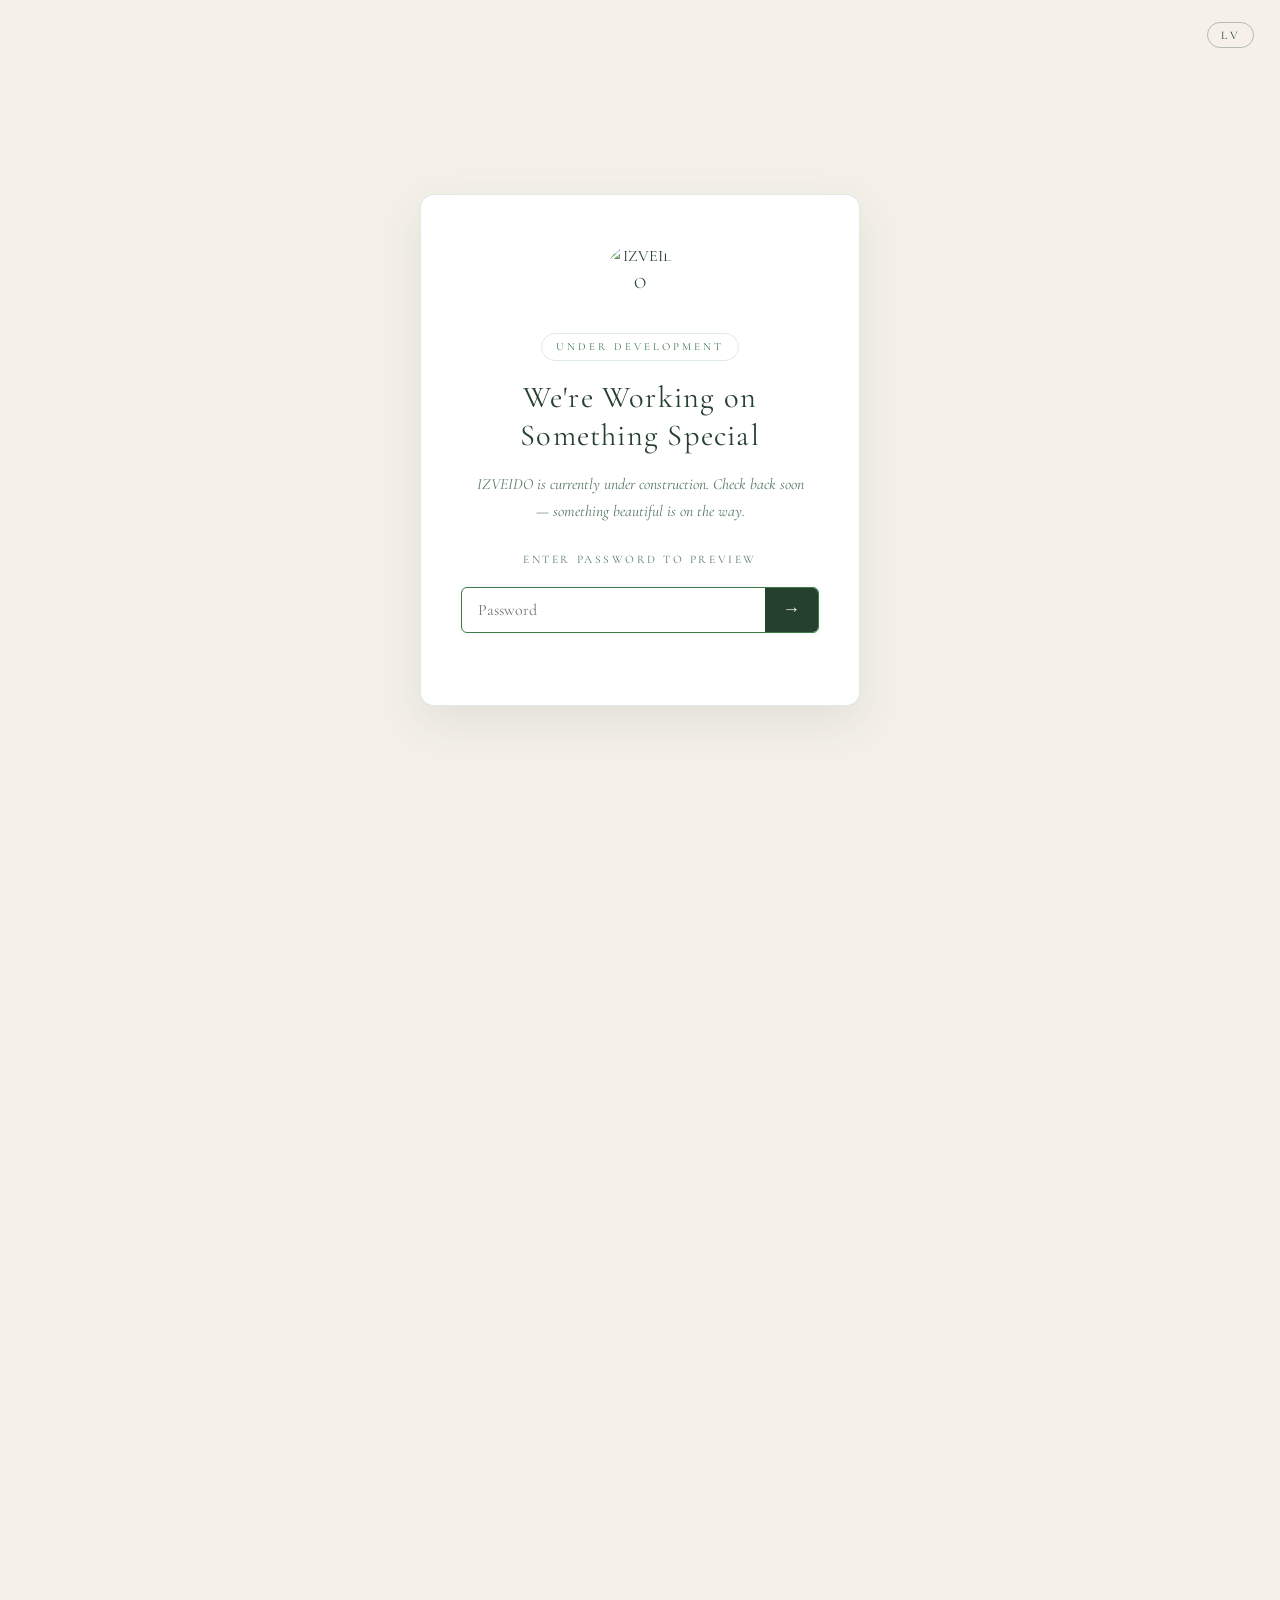
==== commit a4178bc0: "Pastel redesign: green palette, footer nav fix, gallery preview - Shift entire palette to pastel for" ====
--- a/Gallery/index.html
+++ b/Gallery/index.html
@@ -16,15 +16,15 @@
 
   <!-- ── Navigation ─────────────────────────────────── -->
   <nav>
-    <a class="nav-logo" href="../index.html">
+    <a class="nav-logo" href="/">
       <img src="../logo.png" alt="IZVEIDO" />
       <span class="nav-logo-wordmark">IZVEIDO</span>
     </a>
     <div class="nav-right">
       <ul>
-        <li><a href="../index.html#about"     data-en="About"    data-lv="Par mums"    data-ru="О нас">About</a></li>
-        <li><a href="../services/index.html"  data-en="Services" data-lv="Pakalpojumi" data-ru="Услуги">Services</a></li>
-        <li><a href="index.html" class="active" data-en="Gallery" data-lv="Galerija" data-ru="Галерея">Gallery</a></li>
+        <li><a href="/#about"        data-en="About"    data-lv="Par mums"    data-ru="О нас">About</a></li>
+        <li><a href="/services/"     data-en="Services" data-lv="Pakalpojumi" data-ru="Услуги">Services</a></li>
+        <li><a href="/gallery/" class="active" data-en="Gallery" data-lv="Galerija" data-ru="Галерея">Gallery</a></li>
       </ul>
       <div class="lang-dropdown" id="lang-dropdown">
         <button class="lang-trigger" id="lang-trigger">
@@ -64,168 +64,168 @@
       <div class="gallery-track" data-speed="0.06">
         <div class="gallery-item" style="--rot:-2.1deg">
           <div class="overlay"><span>+</span></div>
-          <img src="../Gallery/WhatsApp Image 2026-04-30 at 09.20.14.jpeg" alt="Engraving Studio MILA" />
+          <img src="../Gallery/WhatsApp Image 2026-04-30 at 09.20.14.jpeg" alt="Engraving Studio IZVEIDO" />
         </div>
       </div>
 
       <div class="gallery-track" data-speed="0.09">
         <div class="gallery-item" style="--rot:1.4deg">
           <div class="overlay"><span>+</span></div>
-          <img src="../Gallery/WhatsApp Image 2026-04-30 at 09.20.13.jpeg" alt="Engraving Studio MILA" />
+          <img src="../Gallery/WhatsApp Image 2026-04-30 at 09.20.13.jpeg" alt="Engraving Studio IZVEIDO" />
         </div>
       </div>
 
       <div class="gallery-track" data-speed="0.04">
         <div class="gallery-item" style="--rot:-0.9deg">
           <div class="overlay"><span>+</span></div>
-          <img src="../Gallery/WhatsApp Image 2026-04-30 at 09.20.13 (1).jpeg" alt="Engraving Studio MILA" />
+          <img src="../Gallery/WhatsApp Image 2026-04-30 at 09.20.13 (1).jpeg" alt="Engraving Studio IZVEIDO" />
         </div>
       </div>
 
       <div class="gallery-track" data-speed="0.07">
         <div class="gallery-item" style="--rot:2.3deg">
           <div class="overlay"><span>+</span></div>
-          <img src="../Gallery/WhatsApp Image 2026-04-30 at 09.20.13 (2).jpeg" alt="Engraving Studio MILA" />
+          <img src="../Gallery/WhatsApp Image 2026-04-30 at 09.20.13 (2).jpeg" alt="Engraving Studio IZVEIDO" />
         </div>
       </div>
 
       <div class="gallery-track" data-speed="0.05">
         <div class="gallery-item" style="--rot:-1.6deg">
           <div class="overlay"><span>+</span></div>
-          <img src="../Gallery/WhatsApp Image 2026-04-30 at 09.20.13 (3).jpeg" alt="Engraving Studio MILA" />
+          <img src="../Gallery/WhatsApp Image 2026-04-30 at 09.20.13 (3).jpeg" alt="Engraving Studio IZVEIDO" />
         </div>
       </div>
 
       <div class="gallery-track" data-speed="0.10">
         <div class="gallery-item" style="--rot:0.8deg">
           <div class="overlay"><span>+</span></div>
-          <img src="../Gallery/WhatsApp Image 2026-04-30 at 09.20.12.jpeg" alt="Engraving Studio MILA" />
+          <img src="../Gallery/WhatsApp Image 2026-04-30 at 09.20.12.jpeg" alt="Engraving Studio IZVEIDO" />
         </div>
       </div>
 
       <div class="gallery-track" data-speed="0.06">
         <div class="gallery-item" style="--rot:-2.4deg">
           <div class="overlay"><span>+</span></div>
-          <img src="../Gallery/WhatsApp Image 2026-04-30 at 09.30.00.jpeg" alt="Engraving Studio MILA" />
+          <img src="../Gallery/WhatsApp Image 2026-04-30 at 09.30.00.jpeg" alt="Engraving Studio IZVEIDO" />
         </div>
       </div>
 
       <div class="gallery-track" data-speed="0.04">
         <div class="gallery-item" style="--rot:1.9deg">
           <div class="overlay"><span>+</span></div>
-          <img src="../Gallery/WhatsApp Image 2026-04-30 at 09.33.09.jpeg" alt="Engraving Studio MILA" />
+          <img src="../Gallery/WhatsApp Image 2026-04-30 at 09.33.09.jpeg" alt="Engraving Studio IZVEIDO" />
         </div>
       </div>
 
       <div class="gallery-track" data-speed="0.08">
         <div class="gallery-item" style="--rot:-1.1deg">
           <div class="overlay"><span>+</span></div>
-          <img src="../Gallery/WhatsApp Image 2026-04-30 at 09.33.09 (1).jpeg" alt="Engraving Studio MILA" />
+          <img src="../Gallery/WhatsApp Image 2026-04-30 at 09.33.09 (1).jpeg" alt="Engraving Studio IZVEIDO" />
         </div>
       </div>
 
       <div class="gallery-track" data-speed="0.05">
         <div class="gallery-item" style="--rot:2.7deg">
           <div class="overlay"><span>+</span></div>
-          <img src="../Gallery/WhatsApp Image 2026-04-30 at 09.33.10.jpeg" alt="Engraving Studio MILA" />
+          <img src="../Gallery/WhatsApp Image 2026-04-30 at 09.33.10.jpeg" alt="Engraving Studio IZVEIDO" />
         </div>
       </div>
 
       <div class="gallery-track" data-speed="0.07">
         <div class="gallery-item" style="--rot:-1.4deg">
           <div class="overlay"><span>+</span></div>
-          <img src="../Gallery/WhatsApp Image 2026-04-30 at 09.33.10 (1).jpeg" alt="Engraving Studio MILA" />
+          <img src="../Gallery/WhatsApp Image 2026-04-30 at 09.33.10 (1).jpeg" alt="Engraving Studio IZVEIDO" />
         </div>
       </div>
 
       <div class="gallery-track" data-speed="0.03">
         <div class="gallery-item" style="--rot:1.0deg">
           <div class="overlay"><span>+</span></div>
-          <img src="../Gallery/WhatsApp Image 2026-04-30 at 09.33.10 (2).jpeg" alt="Engraving Studio MILA" />
+          <img src="../Gallery/WhatsApp Image 2026-04-30 at 09.33.10 (2).jpeg" alt="Engraving Studio IZVEIDO" />
         </div>
       </div>
 
       <div class="gallery-track" data-speed="0.09">
         <div class="gallery-item" style="--rot:-2.8deg">
           <div class="overlay"><span>+</span></div>
-          <img src="../Gallery/WhatsApp Image 2026-04-30 at 09.33.10 (3).jpeg" alt="Engraving Studio MILA" />
+          <img src="../Gallery/WhatsApp Image 2026-04-30 at 09.33.10 (3).jpeg" alt="Engraving Studio IZVEIDO" />
         </div>
       </div>
 
       <div class="gallery-track" data-speed="0.05">
         <div class="gallery-item" style="--rot:1.6deg">
           <div class="overlay"><span>+</span></div>
-          <img src="../Gallery/WhatsApp Image 2026-04-30 at 09.33.10 (4).jpeg" alt="Engraving Studio MILA" />
+          <img src="../Gallery/WhatsApp Image 2026-04-30 at 09.33.10 (4).jpeg" alt="Engraving Studio IZVEIDO" />
         </div>
       </div>
 
       <div class="gallery-track" data-speed="0.07">
         <div class="gallery-item" style="--rot:-0.7deg">
           <div class="overlay"><span>+</span></div>
-          <img src="../Gallery/WhatsApp Image 2026-04-30 at 09.33.10 (5).jpeg" alt="Engraving Studio MILA" />
+          <img src="../Gallery/WhatsApp Image 2026-04-30 at 09.33.10 (5).jpeg" alt="Engraving Studio IZVEIDO" />
         </div>
       </div>
 
       <div class="gallery-track" data-speed="0.04">
         <div class="gallery-item" style="--rot:2.2deg">
           <div class="overlay"><span>+</span></div>
-          <img src="../Gallery/WhatsApp Image 2026-04-30 at 09.33.11.jpeg" alt="Engraving Studio MILA" />
+          <img src="../Gallery/WhatsApp Image 2026-04-30 at 09.33.11.jpeg" alt="Engraving Studio IZVEIDO" />
         </div>
       </div>
 
       <div class="gallery-track" data-speed="0.10">
         <div class="gallery-item" style="--rot:-1.8deg">
           <div class="overlay"><span>+</span></div>
-          <img src="../Gallery/WhatsApp Image 2026-04-30 at 09.33.11 (1).jpeg" alt="Engraving Studio MILA" />
+          <img src="../Gallery/WhatsApp Image 2026-04-30 at 09.33.11 (1).jpeg" alt="Engraving Studio IZVEIDO" />
         </div>
       </div>
 
       <div class="gallery-track" data-speed="0.06">
         <div class="gallery-item" style="--rot:0.5deg">
           <div class="overlay"><span>+</span></div>
-          <img src="../Gallery/WhatsApp Image 2026-04-30 at 09.33.11 (2).jpeg" alt="Engraving Studio MILA" />
+          <img src="../Gallery/WhatsApp Image 2026-04-30 at 09.33.11 (2).jpeg" alt="Engraving Studio IZVEIDO" />
         </div>
       </div>
 
       <div class="gallery-track" data-speed="0.08">
         <div class="gallery-item" style="--rot:-2.0deg">
           <div class="overlay"><span>+</span></div>
-          <img src="../Gallery/WhatsApp Image 2026-04-30 at 09.33.11 (3).jpeg" alt="Engraving Studio MILA" />
+          <img src="../Gallery/WhatsApp Image 2026-04-30 at 09.33.11 (3).jpeg" alt="Engraving Studio IZVEIDO" />
         </div>
       </div>
 
       <div class="gallery-track" data-speed="0.03">
         <div class="gallery-item" style="--rot:1.3deg">
           <div class="overlay"><span>+</span></div>
-          <img src="../Gallery/WhatsApp Image 2026-04-30 at 09.33.11 (4).jpeg" alt="Engraving Studio MILA" />
+          <img src="../Gallery/WhatsApp Image 2026-04-30 at 09.33.11 (4).jpeg" alt="Engraving Studio IZVEIDO" />
         </div>
       </div>
 
       <div class="gallery-track" data-speed="0.07">
         <div class="gallery-item" style="--rot:-1.5deg">
           <div class="overlay"><span>+</span></div>
-          <img src="../Gallery/WhatsApp Image 2026-04-30 at 09.33.12.jpeg" alt="Engraving Studio MILA" />
+          <img src="../Gallery/WhatsApp Image 2026-04-30 at 09.33.12.jpeg" alt="Engraving Studio IZVEIDO" />
         </div>
       </div>
 
       <div class="gallery-track" data-speed="0.05">
         <div class="gallery-item" style="--rot:2.5deg">
           <div class="overlay"><span>+</span></div>
-          <img src="../Gallery/WhatsApp Image 2026-04-30 at 09.33.12 (1).jpeg" alt="Engraving Studio MILA" />
+          <img src="../Gallery/WhatsApp Image 2026-04-30 at 09.33.12 (1).jpeg" alt="Engraving Studio IZVEIDO" />
         </div>
       </div>
 
       <div class="gallery-track" data-speed="0.09">
         <div class="gallery-item" style="--rot:-0.6deg">
           <div class="overlay"><span>+</span></div>
-          <img src="../Gallery/WhatsApp Image 2026-04-30 at 09.33.12 (2).jpeg" alt="Engraving Studio MILA" />
+          <img src="../Gallery/WhatsApp Image 2026-04-30 at 09.33.12 (2).jpeg" alt="Engraving Studio IZVEIDO" />
         </div>
       </div>
 
       <div class="gallery-track" data-speed="0.04">
         <div class="gallery-item" style="--rot:1.7deg">
           <div class="overlay"><span>+</span></div>
-          <img src="../Gallery/WhatsApp Image 2026-04-30 at 09.33.12 (3).jpeg" alt="Engraving Studio MILA" />
+          <img src="../Gallery/WhatsApp Image 2026-04-30 at 09.33.12 (3).jpeg" alt="Engraving Studio IZVEIDO" />
         </div>
       </div>
 
@@ -233,14 +233,31 @@
 
     <!-- ── Footer ─────────────────────────────────────── -->
     <footer>
-      <img src="../logolight.png" alt="IZVEIDO" class="footer-logo" />
-      <p>
-        <span data-en="© 2026 IZVEIDO. All rights reserved."
-              data-lv="© 2026 IZVEIDO. Visas tiesības aizsargātas."
-              data-ru="© 2026 IZVEIDO. Все права защищены.">
-          © 2026 IZVEIDO. All rights reserved.
-        </span>
-      </p>
+      <div class="footer-inner">
+        <div class="footer-brand">
+          <img src="../logolight.png" alt="IZVEIDO" class="footer-logo" />
+          <span class="footer-wordmark">IZVEIDO</span>
+          <p class="footer-tagline"
+             data-en="Handcrafted engravings, made with care."
+             data-lv="Rokdarbu gravējumi, veidoti ar rūpību."
+             data-ru="Гравировка ручной работы, создана с заботой.">
+            Handcrafted engravings, made with care.
+          </p>
+        </div>
+        <div class="footer-nav">
+          <a href="/#about"    data-en="About"    data-lv="Par mums"    data-ru="О нас">About</a>
+          <a href="/services/" data-en="Services" data-lv="Pakalpojumi" data-ru="Услуги">Services</a>
+          <a href="/gallery/"  data-en="Gallery"  data-lv="Galerija"    data-ru="Галерея">Gallery</a>
+          <a href="/#contact" data-en="Contact"  data-lv="Kontakti"    data-ru="Контакты">Contact</a>
+        </div>
+        <p class="footer-copy">
+          <span data-en="© 2026 IZVEIDO. All rights reserved."
+                data-lv="© 2026 IZVEIDO. Visas tiesības aizsargātas."
+                data-ru="© 2026 IZVEIDO. Все права защищены.">
+            © 2026 IZVEIDO. All rights reserved.
+          </span>
+        </p>
+      </div>
     </footer>
 
   </div><!-- /page-wrapper -->
--- a/styles.css
+++ b/styles.css
@@ -1,4 +1,4 @@
-/* ── Password gate ───────────────────────────────────── */
+﻿/* ── Password gate ───────────────────────────────────── */
 body.pw-locked { overflow: hidden; }
 body.pw-locked .page-wrapper,
 body.pw-locked nav { visibility: hidden; }
@@ -16,7 +16,7 @@
 .pw-lang-btn {
   position: absolute; top: 1.4rem; right: 1.6rem;
   background: none;
-  border: 1px solid rgba(97,70,51,.3);
+  border: 1px solid rgba(38,64,48,.3);
   border-radius: 20px;
   color: var(--brown);
   padding: .3rem .85rem;
@@ -37,9 +37,9 @@
   gap: 1.1rem;
   padding: 3rem 2.5rem 2.5rem;
   background: var(--white);
-  border: 1px solid rgba(97,70,51,.12);
+  border: 1px solid rgba(38,64,48,.12);
   border-radius: 14px;
-  box-shadow: 0 16px 48px rgba(97,70,51,.10);
+  box-shadow: 0 16px 48px rgba(38,64,48,.10);
   width: min(440px, 100%);
   text-align: center;
 }
@@ -54,7 +54,7 @@
   letter-spacing: .28em;
   text-transform: uppercase;
   color: var(--red);
-  border: 1px solid rgba(169,194,162,.35);
+  border: 1px solid rgba(160,201,168,.35);
   border-radius: 20px;
   padding: .25rem .85rem;
 }
@@ -82,14 +82,14 @@
 }
 .pw-field-wrap {
   display: flex; width: 100%;
-  border: 1px solid rgba(97,70,51,.25);
+  border: 1px solid rgba(38,64,48,.25);
   border-radius: 6px;
   overflow: hidden;
   transition: border-color .25s, box-shadow .25s;
 }
 .pw-field-wrap:focus-within {
   border-color: var(--red);
-  box-shadow: 0 0 0 3px rgba(169,194,162,.07);
+  box-shadow: 0 0 0 3px rgba(160,201,168,.07);
 }
 #pw-input {
   flex: 1;
@@ -126,16 +126,16 @@
 *, *::before, *::after { box-sizing: border-box; margin: 0; padding: 0; }
 
 :root {
-  --cream:  #f4ede6;
-  --stone:  #e0d4c3;
-  --sand:   #C1A78E;
-  --brown:  #614633;
-  --brown2: #8C6852;
-  --red:    #4A6B48;
-  --sage:   #A9C2A2;
+  --cream:  #F5F1EA;   /* warm natural off-white */
+  --stone:  #E5EFE0;   /* soft sage linen */
+  --sand:   #C5DEC2;   /* muted sage */
+  --brown:  #264030;   /* deep forest green — primary text */
+  --brown2: #557862;   /* medium forest green — secondary text */
+  --red:    #3E7A48;   /* forest green — accent */
+  --sage:   #A0C9A8;   /* light sage — for dark section accents */
   --white:  #ffffff;
   --gap:    clamp(2rem, 6vw, 5rem);
-  --radius: 8px;
+  --radius: 14px;
 }
 
 html { scroll-behavior: smooth; font-size: 16px; }
@@ -175,9 +175,9 @@
   position: fixed; top: 0; left: 0; right: 0; z-index: 100;
   display: flex; align-items: center; justify-content: space-between;
   padding: 1rem 2.5rem;
-  background: rgba(244,237,230,.92);
+  background: rgba(245,241,234,.92);
   backdrop-filter: blur(8px);
-  border-bottom: 1px solid rgba(97,70,51,.10);
+  border-bottom: 1px solid rgba(38,64,48,.10);
   transition: padding .3s, opacity .28s ease;
   will-change: opacity;
   -webkit-font-smoothing: antialiased;
@@ -241,7 +241,7 @@
 .lang-trigger {
   display: flex; align-items: center; justify-content: center;
   background: none;
-  border: 1px solid rgba(97,70,51,.3);
+  border: 1px solid rgba(38,64,48,.3);
   border-radius: 20px;
   color: var(--brown);
   padding: .28rem .55rem;
@@ -251,8 +251,8 @@
 }
 .lang-trigger:hover {
   background: var(--sand);
-  border-color: rgba(97,70,51,.45);
-  box-shadow: 0 3px 10px rgba(97,70,51,.1);
+  border-color: rgba(38,64,48,.45);
+  box-shadow: 0 3px 10px rgba(38,64,48,.1);
   transform: translateY(-1px);
 }
 .lang-trigger:active {
@@ -289,9 +289,9 @@
   flex-direction: column;
   gap: 0;
   background: var(--white);
-  border: 1px solid rgba(97,70,51,.12);
+  border: 1px solid rgba(38,64,48,.12);
   border-radius: 8px;
-  box-shadow: 0 6px 20px rgba(97,70,51,.12);
+  box-shadow: 0 6px 20px rgba(38,64,48,.12);
   overflow: hidden;
   z-index: 200;
   opacity: 0;
@@ -314,9 +314,9 @@
   line-height: 1;
   transition: background .15s;
 }
-.lang-list li + li { border-top: 1px solid rgba(97,70,51,.06); }
+.lang-list li + li { border-top: 1px solid rgba(38,64,48,.06); }
 .lang-list li:hover { background: var(--stone); }
-.lang-list li.active { background: rgba(169,194,162,.12); }
+.lang-list li.active { background: rgba(160,201,168,.12); }
 .lang-list li span {
   font-family: 'Felix Titling', 'Trajan Pro', 'Cormorant Garamond', Georgia, serif;
   font-size: .72rem;
@@ -351,7 +351,8 @@
   align-items: center; justify-content: center;
   text-align: center;
   padding: 8rem 2rem 6rem;
-  background: radial-gradient(ellipse at 60% 40%, #ddd0c0 0%, var(--cream) 65%);
+  background: #0f1a12;
+  overflow: hidden;
 }
 
 /* ── Logo flip card ──────────────────────────────────── */
@@ -377,10 +378,10 @@
   border-radius: 50%;
   backface-visibility: hidden;
   -webkit-backface-visibility: hidden;
-  border: 1.5px solid rgba(97,70,51,.28);
+  border: 1.5px solid rgba(38,64,48,.28);
   box-shadow:
-    inset 0 0 0 4px rgba(97,70,51,.05),
-    0 6px 24px rgba(97,70,51,.12);
+    inset 0 0 0 4px rgba(38,64,48,.05),
+    0 6px 24px rgba(38,64,48,.12);
 }
 
 .logo-front {
@@ -416,18 +417,18 @@
 
 .hero h1 {
   font-family: 'Felix Titling', 'Trajan Pro', 'Cormorant Garamond', Georgia, serif;
-  font-size: clamp(1.2rem, 3.2vw, 1.55rem);
+  font-size: clamp(2.8rem, 7vw, 5.5rem);
   font-weight: 400;
-  letter-spacing: .32em;
+  letter-spacing: .22em;
   text-transform: uppercase;
-  color: var(--brown2);
-  margin-bottom: .75rem;
+  color: var(--cream);
+  margin-bottom: 1rem;
   animation: fadeIn .8s ease .5s both;
 }
 .hero p {
-  font-size: clamp(1rem, 2.5vw, 1.2rem);
-  max-width: 520px;
-  color: var(--brown2);
+  font-size: clamp(1rem, 2vw, 1.2rem);
+  max-width: 540px;
+  color: rgba(245, 241, 234, .80);
   font-style: italic;
   animation: fadeIn .8s ease .7s both;
 }
@@ -549,8 +550,9 @@
 }
 .service-card {
   padding: 2rem 1.5rem;
-  border: 1px solid rgba(97,70,51,.12);
-  border-radius: 12px;
+  border: 1px solid rgba(38,64,48,.09);
+  border-top: 3px solid var(--red);
+  border-radius: var(--radius);
   background: var(--white);
   text-align: center;
   transition: box-shadow .3s, transform .3s;
@@ -559,8 +561,8 @@
   hyphens: auto;
 }
 .service-card:hover {
-  transform: translateY(-4px);
-  box-shadow: 0 12px 32px rgba(97,70,51,.09);
+  transform: translateY(-6px);
+  box-shadow: 0 18px 44px rgba(38,64,48,.13);
 }
 .service-card .icon {
   font-size: 2rem;
@@ -588,7 +590,7 @@
   letter-spacing: .16em;
   text-transform: uppercase;
   color: var(--red);
-  border-bottom: 1px solid rgba(169,194,162,.35);
+  border-bottom: 1px solid rgba(160,201,168,.35);
   padding-bottom: 2px;
   transition: border-color .2s, color .2s, letter-spacing .2s;
 }
@@ -625,8 +627,8 @@
   font-size: .7rem;
   letter-spacing: .08em;
   text-transform: uppercase;
-  color: #f4ede6;
-  background: #614633;
+  color: #F5F1EA;
+  background: #1A3225;
   padding: .3rem .65rem;
   border-radius: 6px;
   opacity: 0;
@@ -641,7 +643,7 @@
   position: absolute;
   left: 12px; top: calc(100% + 2px);
   border: 5px solid transparent;
-  border-bottom-color: #614633;
+  border-bottom-color: #1A3225;
   opacity: 0;
   transform: translateY(-4px);
   transition: opacity .2s ease, transform .2s ease;
@@ -668,7 +670,7 @@
 .form-group input,
 .form-group textarea {
   padding: .75rem 1rem;
-  border: 1px solid rgba(97,70,51,.25);
+  border: 1px solid rgba(38,64,48,.25);
   border-radius: 6px;
   background: var(--white);
   color: var(--brown);
@@ -679,7 +681,7 @@
 .form-group input:focus,
 .form-group textarea:focus {
   border-color: var(--red);
-  box-shadow: 0 0 0 3px rgba(169,194,162,.07);
+  box-shadow: 0 0 0 3px rgba(160,201,168,.07);
 }
 .form-group textarea { resize: vertical; min-height: 130px; }
 
@@ -690,7 +692,7 @@
   width: 100%;
   display: flex; align-items: center; justify-content: space-between;
   padding: .75rem 1rem;
-  border: 1px solid rgba(97,70,51,.25);
+  border: 1px solid rgba(38,64,48,.25);
   border-radius: 6px;
   background: var(--white);
   color: var(--brown);
@@ -704,7 +706,7 @@
   border-color: var(--red);
   border-bottom-left-radius: 0;
   border-bottom-right-radius: 0;
-  box-shadow: 0 0 0 3px rgba(169,194,162,.07);
+  box-shadow: 0 0 0 3px rgba(160,201,168,.07);
 }
 
 .select-chevron {
@@ -727,7 +729,7 @@
   transform: translateY(-4px);
   transition: max-height .3s ease, opacity .22s ease, transform .22s ease;
   pointer-events: none;
-  box-shadow: 0 10px 28px rgba(97,70,51,.10);
+  box-shadow: 0 10px 28px rgba(38,64,48,.10);
 }
 .custom-select.open .select-list {
   max-height: 300px;
@@ -741,7 +743,7 @@
   font-size: 1rem;
   color: var(--brown);
   transition: background .18s, color .18s;
-  border-bottom: 1px solid rgba(97,70,51,.06);
+  border-bottom: 1px solid rgba(38,64,48,.06);
 }
 .select-list li:last-child { border-bottom: none; }
 .select-list li:hover { background: var(--sand); }
@@ -751,8 +753,8 @@
 .form-success {
   display: none;
   padding: 1rem 1.2rem;
-  background: rgba(169,194,162,.06);
-  border: 1px solid rgba(169,194,162,.3);
+  background: rgba(160,201,168,.06);
+  border: 1px solid rgba(160,201,168,.3);
   border-radius: 6px;
   color: var(--red);
   font-style: italic;
@@ -777,7 +779,7 @@
 }
 .service-detail-card {
   background: var(--white);
-  border: 1px solid rgba(97,70,51,.1);
+  border: 1px solid rgba(38,64,48,.1);
   border-radius: var(--radius);
   padding: 2.5rem 2rem;
   display: flex;
@@ -787,7 +789,7 @@
 }
 .service-detail-card:hover {
   transform: translateY(-4px);
-  box-shadow: 0 14px 40px rgba(97,70,51,.1);
+  box-shadow: 0 14px 40px rgba(38,64,48,.1);
 }
 .svc-img-wrap {
   width: calc(100% + 4rem);
@@ -846,7 +848,7 @@
   text-transform: uppercase;
   color: var(--brown);
   background: var(--sand);
-  border: 1px solid rgba(97,70,51,.1);
+  border: 1px solid rgba(38,64,48,.1);
   border-radius: 20px;
   padding: .3rem .8rem;
 }
@@ -894,20 +896,20 @@
   transform: rotate(var(--rot, 0deg));
   transition: transform .4s cubic-bezier(.34,1.56,.64,1), box-shadow .35s;
   box-shadow:
-    0 1px 2px  rgba(97,70,51,.08),
-    0 4px 10px rgba(97,70,51,.12),
-    0 12px 28px rgba(97,70,51,.13),
-    0 24px 48px rgba(97,70,51,.07);
+    0 1px 2px  rgba(38,64,48,.08),
+    0 4px 10px rgba(38,64,48,.12),
+    0 12px 28px rgba(38,64,48,.13),
+    0 24px 48px rgba(38,64,48,.07);
   outline: 1px solid rgba(255,255,255,.55);
   outline-offset: -1px;
 }
 .gallery-item:hover {
   transform: rotate(0deg) scale(1.04);
   box-shadow:
-    0 2px 4px  rgba(97,70,51,.10),
-    0 8px 20px rgba(97,70,51,.18),
-    0 22px 50px rgba(97,70,51,.20),
-    0 40px 72px rgba(97,70,51,.10);
+    0 2px 4px  rgba(38,64,48,.10),
+    0 8px 20px rgba(38,64,48,.18),
+    0 22px 50px rgba(38,64,48,.20),
+    0 40px 72px rgba(38,64,48,.10);
 }
 .gallery-item img {
   width: 100%;
@@ -922,7 +924,7 @@
   align-items: center; justify-content: center;
   gap: .65rem;
   padding: 2rem 1.5rem;
-  color: rgba(97,70,51,.38);
+  color: rgba(38,64,48,.38);
   transition: filter .3s;
 }
 .gallery-item:hover .g-ph { filter: brightness(.94); }
@@ -936,19 +938,19 @@
 
 .gallery-item .overlay {
   position: absolute; inset: 0;
-  background: rgba(97,70,51,0);
+  background: rgba(38,64,48,0);
   display: flex; align-items: center; justify-content: center;
   transition: background .3s;
   border-radius: var(--radius);
 }
-.gallery-item:hover .overlay { background: rgba(97,70,51,.18); }
+.gallery-item:hover .overlay { background: rgba(38,64,48,.18); }
 .gallery-item .overlay span { color: var(--white); font-size: 1.6rem; opacity: 0; transition: opacity .3s; }
 .gallery-item:hover .overlay span { opacity: 1; }
 
 /* Lightbox */
 .lightbox {
   position: fixed; inset: 0; z-index: 500;
-  background: rgba(20,10,5,.92);
+  background: rgba(5,15,10,.92);
   display: flex; align-items: center; justify-content: center;
   opacity: 0; pointer-events: none;
   transition: opacity .3s;
@@ -974,7 +976,7 @@
   border-radius: 10px;
   font-size: 1.05rem;
   pointer-events: none;
-  color: rgba(97,70,51,.45);
+  color: rgba(38,64,48,.45);
 }
 
 .lightbox-controls {
@@ -1004,17 +1006,124 @@
   color: var(--brown2); font-style: italic; font-size: 1.1rem;
 }
 
+/* ── Gallery teaser preview strip ────────────────────── */
+.gallery-preview {
+  display: flex;
+  gap: 1rem;
+  justify-content: center;
+  margin: 1.8rem auto 2.5rem;
+  max-width: 900px;
+  padding: 0 1rem;
+}
+.gallery-preview-img {
+  flex: 1;
+  max-width: 200px;
+  aspect-ratio: 3/4;
+  object-fit: cover;
+  border-radius: var(--radius);
+  box-shadow: 0 8px 24px rgba(38,64,48,.10);
+  transition: transform .35s cubic-bezier(.34,1.56,.64,1), box-shadow .3s;
+  display: block;
+}
+.gallery-preview-img:nth-child(1) { transform: rotate(-2.2deg); }
+.gallery-preview-img:nth-child(2) { transform: rotate(1.2deg) translateY(-10px); }
+.gallery-preview-img:nth-child(3) { transform: rotate(-1.4deg) translateY(7px); }
+.gallery-preview-img:nth-child(4) { transform: rotate(2.4deg) translateY(-5px); }
+.gallery-preview-img:hover { transform: rotate(0deg) scale(1.06) !important; box-shadow: 0 18px 44px rgba(38,64,48,.18); }
+@media (max-width: 640px) {
+  .gallery-preview { gap: .65rem; }
+  .gallery-preview-img:nth-child(3),
+  .gallery-preview-img:nth-child(4) { display: none; }
+}
+
+/* ── CTA button row ──────────────────────────────────── */
+.cta-btn-row {
+  display: flex;
+  gap: 1rem;
+  justify-content: center;
+  flex-wrap: wrap;
+  margin-top: .25rem;
+}
+
 /* ── Footer ──────────────────────────────────────────── */
 footer {
-  background: var(--brown);
-  color: rgba(244,237,230,.75);
-  text-align: center;
-  padding: 2.5rem 2rem;
-  font-size: .88rem; letter-spacing: .08em;
-}
-footer a { color: rgba(244,237,230,.75); transition: color .2s; }
-footer a:hover { color: var(--cream); }
-footer .footer-logo { margin: 0 auto 1rem; width: 52px; height: 52px; object-fit: contain; }
+  background: #1A3225;
+  border-top: 1px solid rgba(160, 201, 168, .10);
+  padding: 3.5rem clamp(1.5rem, 8vw, 8rem) 2.5rem;
+  font-size: .88rem;
+  letter-spacing: .06em;
+  -webkit-font-smoothing: antialiased;
+}
+.footer-inner {
+  max-width: 1100px;
+  margin: 0 auto;
+  display: grid;
+  grid-template-columns: 1fr auto 1fr;
+  align-items: start;
+  gap: 2rem 3rem;
+}
+.footer-brand {
+  display: flex;
+  flex-direction: column;
+  gap: .6rem;
+}
+footer .footer-logo {
+  width: 36px; height: 36px;
+  object-fit: contain;
+  opacity: .7;
+}
+.footer-wordmark {
+  font-family: 'Felix Titling', 'Trajan Pro', 'Cormorant Garamond', Georgia, serif;
+  font-size: .9rem;
+  letter-spacing: .26em;
+  text-transform: uppercase;
+  color: rgba(245, 241, 234, .70);
+}
+.footer-tagline {
+  font-style: italic;
+  color: rgba(245, 241, 234, .36);
+  font-size: .88rem;
+  line-height: 1.65;
+  max-width: 220px;
+}
+.footer-nav {
+  display: flex;
+  flex-direction: column;
+  align-items: center;
+  gap: .6rem;
+  padding-top: .1rem;
+}
+.footer-nav a {
+  font-size: .72rem;
+  letter-spacing: .22em;
+  text-transform: uppercase;
+  color: rgba(245, 241, 234, .42);
+  transition: color .22s;
+}
+.footer-nav a:hover { color: var(--sage); }
+.footer-copy {
+  text-align: right;
+  color: rgba(245, 241, 234, .28);
+  font-size: .78rem;
+  letter-spacing: .04em;
+  padding-top: .2rem;
+}
+@media (max-width: 768px) {
+  .footer-inner {
+    grid-template-columns: 1fr;
+    text-align: center;
+    gap: 1.75rem;
+  }
+  .footer-brand { align-items: center; }
+  .footer-tagline { max-width: 100%; }
+  .footer-copy { text-align: center; }
+  .footer-nav {
+    flex-direction: row;
+    justify-content: center;
+    flex-wrap: wrap;
+    gap: .4rem 1rem;
+  }
+}
 
 /* ── Reveal animations ────────────────────────────────── */
 .reveal {
@@ -1027,9 +1136,9 @@
 @media (hover: none) {
   .btn:active       { background: var(--brown); color: var(--cream); }
   .btn.btn-red:active { background: var(--red); color: var(--white); }
-  .service-card:active { transform: none !important; box-shadow: 0 4px 12px rgba(97,70,51,.09); }
+  .service-card:active { transform: none !important; box-shadow: 0 4px 12px rgba(38,64,48,.09); }
   .select-list li:active { background: var(--sand); }
-  .gallery-item:active .overlay { background: rgba(97,70,51,.25); }
+  .gallery-item:active .overlay { background: rgba(38,64,48,.25); }
   .gallery-item:active .overlay span { opacity: 1; }
   nav ul a:active { color: var(--red); }
 }
@@ -1043,25 +1152,25 @@
   nav ul {
     display: none;
     position: absolute; top: 100%; left: 0; right: 0;
-    background: rgba(244,237,230,.97);
+    background: rgba(245,241,234,.98);
     flex-direction: column; gap: 0;
-    border-bottom: 1px solid rgba(97,70,51,.1);
+    border-bottom: 1px solid rgba(28,60,37,.1);
     border-radius: 0 0 12px 12px;
-    box-shadow: 0 8px 24px rgba(97,70,51,.08);
+    box-shadow: 0 8px 24px rgba(28,60,37,.10);
   }
   nav ul.open { display: flex; }
   nav ul li a {
     display: block;
     padding: .95rem 1.75rem;
     font-size: 1rem;
-    border-bottom: 1px solid rgba(97,70,51,.06);
+    border-bottom: 1px solid rgba(38,64,48,.06);
   }
   nav ul li:last-child a { border-bottom: none; }
   .nav-toggle { display: flex; }
 
   /* Hero */
   .hero { padding: 6.5rem 1.5rem 5rem; }
-  .hero h1 { letter-spacing: .15em; }
+  .hero h1 { letter-spacing: .12em; }
   .hero p  { font-size: 1rem; padding: 0 .5rem; }
 
   /* About — stacked editorial layout */
@@ -1145,7 +1254,7 @@
 
   /* Hero */
   .hero { padding: 6rem 1.25rem 4.5rem; }
-  .hero h1 { letter-spacing: .08em; font-size: 1rem; }
+  .hero h1 { letter-spacing: .06em; }
   .hero p  { font-size: .95rem; }
   .scroll-hint { display: none; }
 
@@ -1173,3 +1282,185 @@
   .select-trigger { padding: .85rem 1rem; }
   .select-list li { padding: 1rem; }
 }
+
+/* ── Nav transparent at top ─────────────────────────── */
+nav {
+  background: transparent;
+  backdrop-filter: none;
+  -webkit-backdrop-filter: none;
+  border-bottom: 1px solid transparent;
+  transition: background .4s ease, border-color .4s ease,
+              backdrop-filter .4s ease, padding .3s ease, opacity .28s ease;
+}
+nav.scrolled {
+  background: rgba(245,241,234,.93);
+  backdrop-filter: blur(10px);
+  -webkit-backdrop-filter: blur(10px);
+  border-bottom: 1px solid rgba(28,60,37,.10);
+}
+
+/* Light text/icons over dark hero video */
+nav:not(.scrolled) .nav-logo-wordmark { color: var(--cream); }
+nav:not(.scrolled) ul a { color: rgba(245,241,234,.82); }
+nav:not(.scrolled) ul a:hover,
+nav:not(.scrolled) ul a.active { color: var(--cream); }
+nav:not(.scrolled) .lang-trigger {
+  color: rgba(245,241,234,.82);
+  border-color: rgba(245,241,234,.25);
+}
+nav:not(.scrolled) .nav-toggle span { background: var(--cream); }
+
+/* ── Hero video background ───────────────────────────── */
+.hero-video {
+  position: absolute;
+  inset: 0;
+  width: 100%;
+  height: 100%;
+  object-fit: cover;
+  z-index: 0;
+  transform: scale(1.12);
+  transform-origin: center center;
+  will-change: transform;
+}
+
+.hero-overlay {
+  position: absolute;
+  inset: 0;
+  z-index: 1;
+  background:
+    linear-gradient(
+      to bottom,
+      rgba(4, 12, 8, 0.52) 0%,
+      rgba(4, 12, 8, 0.38) 50%,
+      rgba(4, 12, 8, 0.68) 100%
+    );
+}
+
+.hero-logo-wrap,
+.hero h1,
+.hero > p,
+.hero-cta { position: relative; z-index: 2; }
+
+.scroll-hint { z-index: 2; }
+
+/* Hero button + logo ring overrides for dark background */
+.hero .logo-front,
+.hero .logo-back {
+  border-color: rgba(245, 241, 234, 0.22);
+  box-shadow:
+    inset 0 0 0 4px rgba(245, 241, 234, 0.03),
+    0 8px 32px rgba(0, 0, 0, 0.40);
+}
+
+.hero .btn {
+  border-color: rgba(245, 241, 234, 0.55);
+  color: var(--cream);
+}
+.hero .btn:hover {
+  background: var(--cream);
+  color: var(--brown);
+  border-color: var(--cream);
+}
+.hero .btn.btn-red {
+  border-color: var(--sage);
+  color: var(--sage);
+}
+.hero .btn.btn-red:hover {
+  background: var(--sage);
+  color: var(--white);
+  border-color: var(--sage);
+}
+
+.hero .scroll-hint { color: var(--stone); opacity: .55; }
+.hero .scroll-hint .line { background: var(--stone); }
+
+/* ── Section variants ────────────────────────────────── */
+.section-alt,
+.section-dark {
+  max-width: 100%;
+  margin: 0;
+  padding: var(--gap) clamp(1.5rem, 8vw, 8rem);
+}
+.section-inner {
+  max-width: 1100px;
+  margin: 0 auto;
+}
+.section-alt  { background: var(--stone); }
+.section-alt .service-card { background: var(--cream); }
+.section-dark { background: #1A3225; }
+
+/* Center-aligned sections (gallery teaser) */
+.section-center {
+  text-align: center;
+}
+.section-center .divider {
+  margin-left: auto;
+  margin-right: auto;
+}
+.section-lead {
+  font-size: 1.05rem;
+  color: var(--brown2);
+  font-style: italic;
+  margin-bottom: 2rem;
+}
+
+/* ── Dark section overrides (contact) ───────────────── */
+.section-dark .section-label  { color: var(--sage); }
+.section-dark .section-title  { color: var(--cream); }
+.section-dark .divider        { background: var(--sage); }
+.section-dark p               { color: rgba(245, 241, 234, .70); }
+.section-dark .contact-detail { color: rgba(245, 241, 234, .70); }
+.section-dark .contact-detail:hover { color: var(--cream); }
+.section-dark .contact-detail .icon { color: var(--sage); }
+
+.section-dark .form-group label {
+  color: rgba(245, 241, 234, .55);
+}
+.section-dark .form-group input,
+.section-dark .form-group textarea {
+  background: rgba(255, 255, 255, .05);
+  border-color: rgba(245, 241, 234, .15);
+  color: var(--cream);
+}
+.section-dark .form-group input::placeholder,
+.section-dark .form-group textarea::placeholder {
+  color: rgba(245, 241, 234, .28);
+}
+.section-dark .form-group input:focus,
+.section-dark .form-group textarea:focus {
+  border-color: var(--sage);
+  box-shadow: 0 0 0 3px rgba(169, 194, 162, .10);
+}
+.section-dark .select-trigger {
+  background: rgba(255, 255, 255, .05);
+  border-color: rgba(245, 241, 234, .15);
+  color: var(--cream);
+}
+.section-dark .custom-select.open .select-trigger {
+  border-color: var(--sage);
+  box-shadow: 0 0 0 3px rgba(169, 194, 162, .10);
+}
+.section-dark .select-chevron { color: rgba(245, 241, 234, .5); }
+.section-dark .btn {
+  border-color: rgba(245, 241, 234, .45);
+  color: var(--cream);
+}
+.section-dark .btn:hover {
+  background: var(--cream);
+  color: var(--brown);
+  border-color: var(--cream);
+}
+.section-dark .btn.btn-red {
+  border-color: var(--sage);
+  color: var(--sage);
+}
+.section-dark .btn.btn-red:hover {
+  background: var(--sage);
+  color: var(--white);
+  border-color: var(--sage);
+}
+.section-dark .form-success {
+  background: rgba(169, 194, 162, .08);
+  border-color: rgba(169, 194, 162, .22);
+  color: var(--sage);
+}
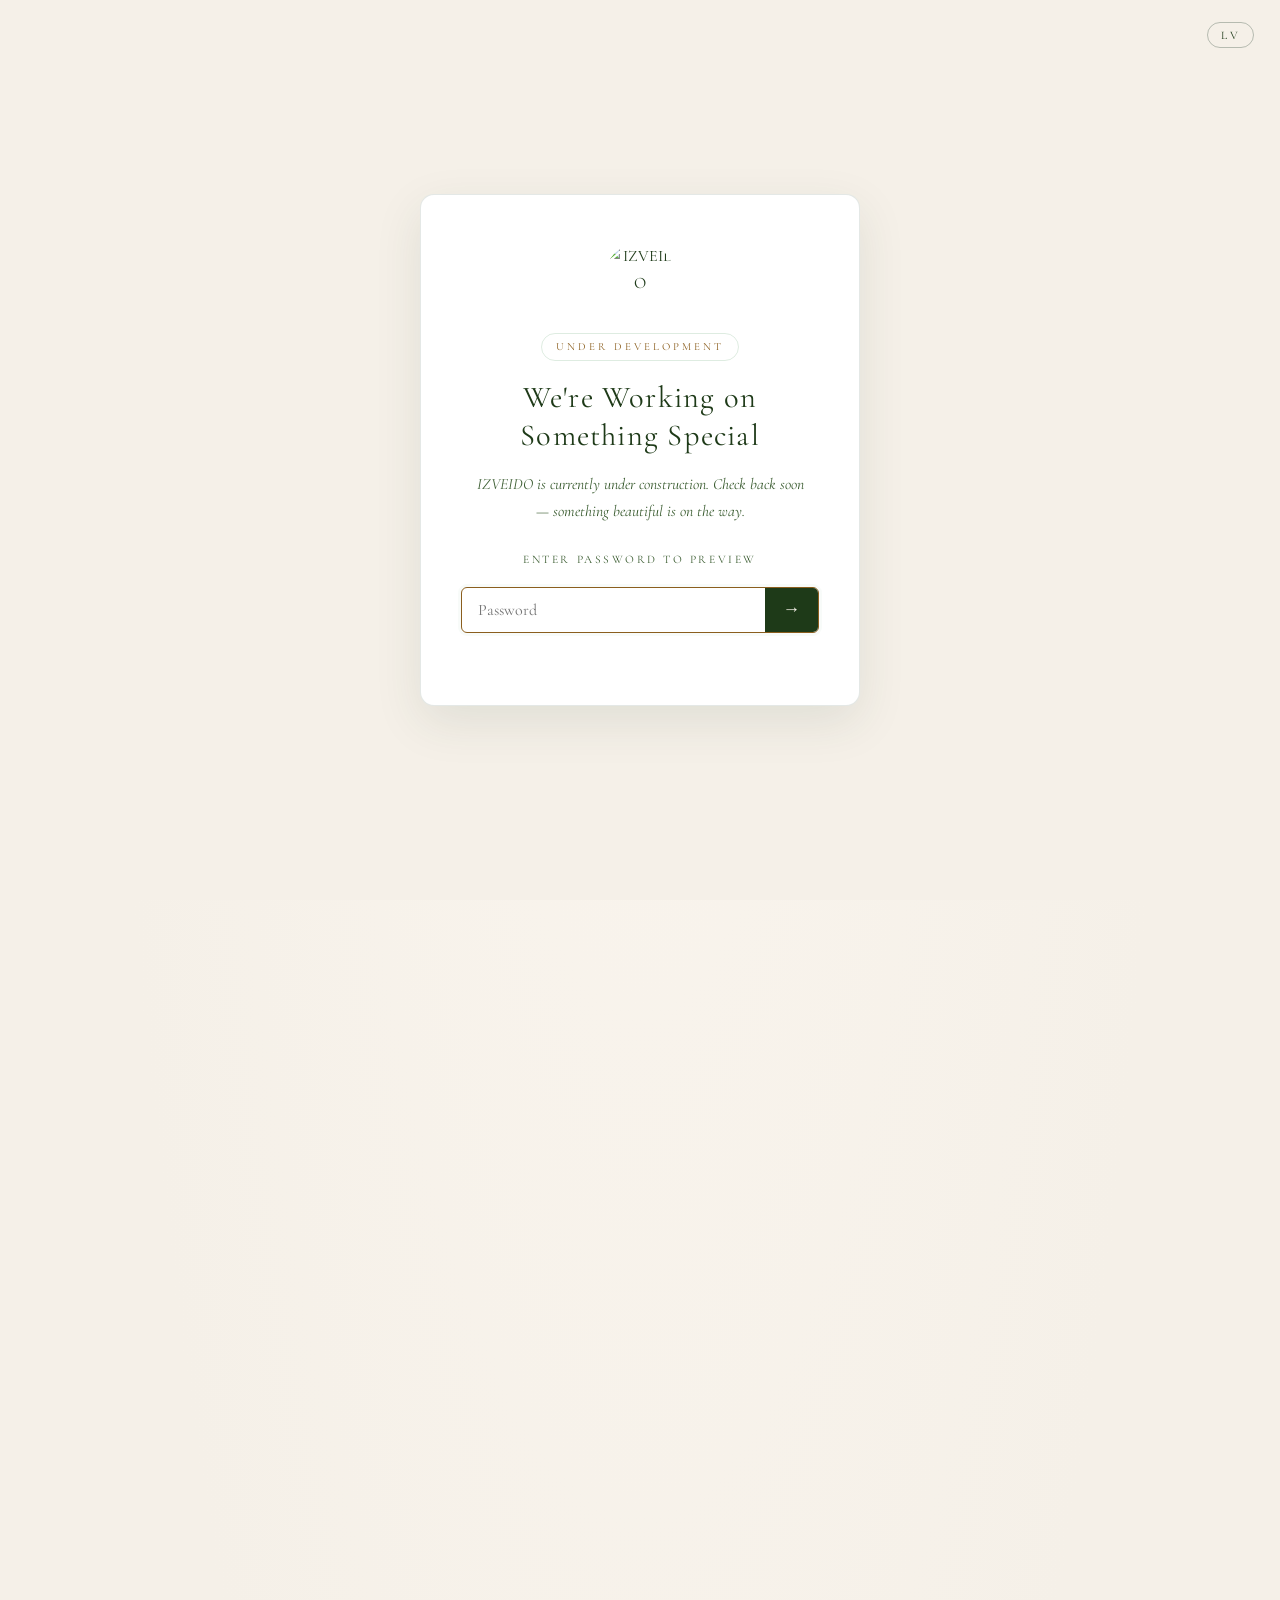
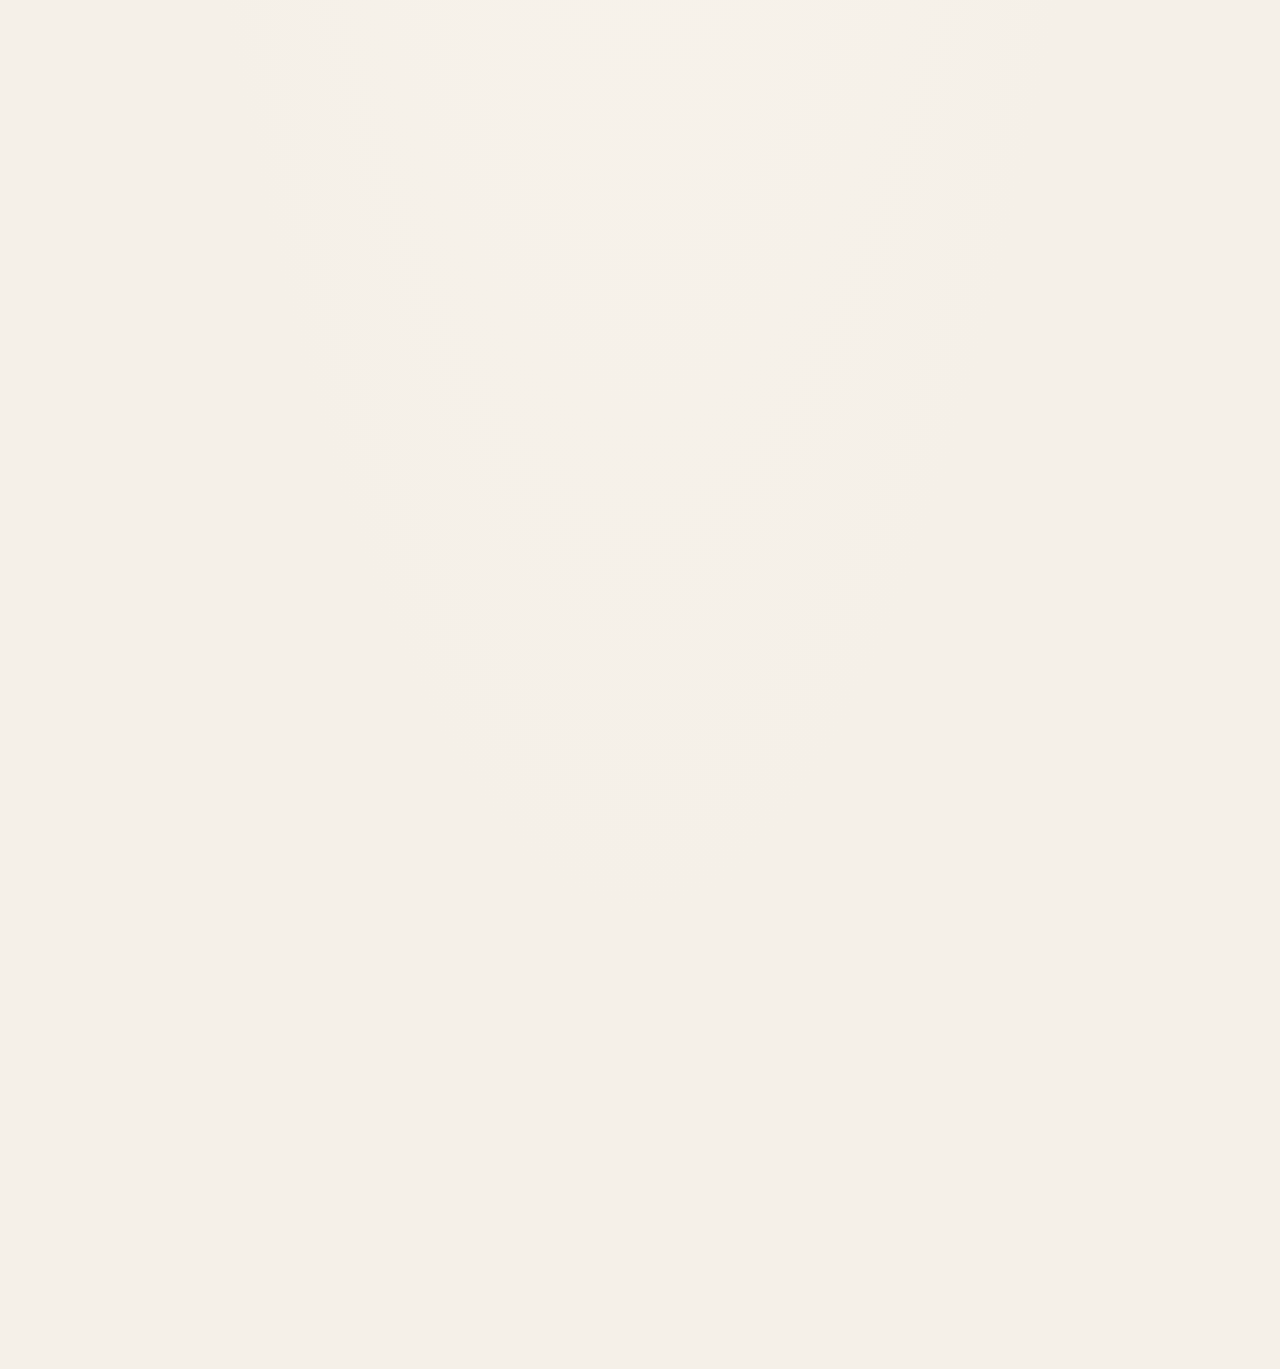
==== commit e0f02a2a: "Fix nav invisible on Gallery/Services: pre-apply scrolled class in HTML Avoids the 0.6s CSS transiti" ====
--- a/Gallery/index.html
+++ b/Gallery/index.html
@@ -1,4 +1,4 @@
-<!DOCTYPE html>
+﻿<!DOCTYPE html>
 <html lang="en">
 <head>
   <meta charset="UTF-8" />
@@ -15,16 +15,16 @@
 <body>
 
   <!-- ── Navigation ─────────────────────────────────── -->
-  <nav>
-    <a class="nav-logo" href="/">
+  <nav class="scrolled" style="transition:none">
+    <a class="nav-logo" href="../">
       <img src="../logo.png" alt="IZVEIDO" />
       <span class="nav-logo-wordmark">IZVEIDO</span>
     </a>
     <div class="nav-right">
       <ul>
-        <li><a href="/#about"        data-en="About"    data-lv="Par mums"    data-ru="О нас">About</a></li>
-        <li><a href="/services/"     data-en="Services" data-lv="Pakalpojumi" data-ru="Услуги">Services</a></li>
-        <li><a href="/gallery/" class="active" data-en="Gallery" data-lv="Galerija" data-ru="Галерея">Gallery</a></li>
+        <li><a href="../#about"        data-en="About"    data-lv="Par mums"    data-ru="О нас">About</a></li>
+        <li><a href="../services/"     data-en="Services" data-lv="Pakalpojumi" data-ru="Услуги">Services</a></li>
+        <li><a href="." class="active" data-en="Gallery" data-lv="Galerija" data-ru="Галерея">Gallery</a></li>
       </ul>
       <div class="lang-dropdown" id="lang-dropdown">
         <button class="lang-trigger" id="lang-trigger">
@@ -245,10 +245,10 @@
           </p>
         </div>
         <div class="footer-nav">
-          <a href="/#about"    data-en="About"    data-lv="Par mums"    data-ru="О нас">About</a>
-          <a href="/services/" data-en="Services" data-lv="Pakalpojumi" data-ru="Услуги">Services</a>
-          <a href="/gallery/"  data-en="Gallery"  data-lv="Galerija"    data-ru="Галерея">Gallery</a>
-          <a href="/#contact" data-en="Contact"  data-lv="Kontakti"    data-ru="Контакты">Contact</a>
+          <a href="../#about"    data-en="About"    data-lv="Par mums"    data-ru="О нас">About</a>
+          <a href="../services/" data-en="Services" data-lv="Pakalpojumi" data-ru="Услуги">Services</a>
+          <a href="."  data-en="Gallery"  data-lv="Galerija"    data-ru="Галерея">Gallery</a>
+          <a href="../#contact" data-en="Contact"  data-lv="Kontakti"    data-ru="Контакты">Contact</a>
         </div>
         <p class="footer-copy">
           <span data-en="© 2026 IZVEIDO. All rights reserved."
@@ -276,5 +276,6 @@
   </div>
 
   <script src="../script.js"></script>
+  <script>requestAnimationFrame(() => document.querySelector('nav').style.transition = '');</script>
 </body>
 </html>
--- a/styles.css
+++ b/styles.css
@@ -126,16 +126,16 @@
 *, *::before, *::after { box-sizing: border-box; margin: 0; padding: 0; }
 
 :root {
-  --cream:  #F5F1EA;   /* warm natural off-white */
-  --stone:  #E5EFE0;   /* soft sage linen */
-  --sand:   #C5DEC2;   /* muted sage */
-  --brown:  #264030;   /* deep forest green — primary text */
-  --brown2: #557862;   /* medium forest green — secondary text */
-  --red:    #3E7A48;   /* forest green — accent */
-  --sage:   #A0C9A8;   /* light sage — for dark section accents */
+  --cream:  #F5F0E8;   /* warm natural off-white */
+  --stone:  #C3D4B0;   /* dusty sage — muted pastel */
+  --sand:   #A8C898;   /* muted sage */
+  --brown:  #1E3A18;   /* deep forest green — primary text */
+  --brown2: #3A5C30;   /* medium forest green — secondary text */
+  --red:    #8B5E1E;   /* forest green — accent */
+  --sage:   #8FBC80;   /* light sage — for dark section accents */
   --white:  #ffffff;
   --gap:    clamp(2rem, 6vw, 5rem);
-  --radius: 14px;
+  --radius: 18px;
 }
 
 html { scroll-behavior: smooth; font-size: 16px; }
@@ -175,7 +175,7 @@
   position: fixed; top: 0; left: 0; right: 0; z-index: 100;
   display: flex; align-items: center; justify-content: space-between;
   padding: 1rem 2.5rem;
-  background: rgba(245,241,234,.92);
+  background: rgba(245,240,232,.92);
   backdrop-filter: blur(8px);
   border-bottom: 1px solid rgba(38,64,48,.10);
   transition: padding .3s, opacity .28s ease;
@@ -346,12 +346,13 @@
 .hero {
   position: relative;
   max-width: none; margin: 0; width: 100%;
-  min-height: 100svh;
+  margin-bottom: 0;
+  min-height: 120svh;
   display: flex; flex-direction: column;
-  align-items: center; justify-content: center;
+  align-items: center; justify-content: flex-start;
   text-align: center;
-  padding: 8rem 2rem 6rem;
-  background: #0f1a12;
+  padding: clamp(5rem, 18svh, 11rem) 2rem 6rem;
+  background: #040A05;
   overflow: hidden;
 }
 
@@ -428,7 +429,7 @@
 .hero p {
   font-size: clamp(1rem, 2vw, 1.2rem);
   max-width: 540px;
-  color: rgba(245, 241, 234, .80);
+  color: rgba(245, 240, 232, .80);
   font-style: italic;
   animation: fadeIn .8s ease .7s both;
 }
@@ -441,7 +442,7 @@
   display: inline-block;
   padding: .75rem 2.2rem;
   border: 1px solid var(--brown);
-  border-radius: 4px;
+  border-radius: 28px;
   letter-spacing: .18em;
   text-transform: uppercase;
   font-size: .85rem;
@@ -457,7 +458,7 @@
 
 /* Scroll indicator */
 .scroll-hint {
-  position: absolute; bottom: 2rem; left: 50%;
+  position: absolute; bottom: 30svh; left: 50%;
   display: flex; flex-direction: column; align-items: center; gap: .4rem;
   font-size: .75rem; letter-spacing: .2em; text-transform: uppercase;
   color: var(--brown2); opacity: .6;
@@ -491,6 +492,18 @@
   text-transform: uppercase;
   color: var(--red);
   margin-bottom: 1rem;
+  display: flex;
+  align-items: center;
+  gap: .55rem;
+}
+.section-label::before {
+  content: '◆';
+  font-size: .45rem;
+  opacity: .55;
+  flex-shrink: 0;
+}
+.section-center .section-label {
+  justify-content: center;
 }
 .section-title {
   font-size: clamp(1.8rem, 4vw, 2.8rem);
@@ -499,13 +512,14 @@
   margin-bottom: 1.5rem;
 }
 .divider {
-  width: 48px; height: 1px;
-  background: var(--red);
+  width: 72px; height: 1px;
+  background: linear-gradient(to right, transparent, var(--red), transparent);
   margin-bottom: 2rem;
 }
 
 /* ── About ───────────────────────────────────────────── */
-.about { display: grid; grid-template-columns: 1fr 1fr; gap: 4rem; align-items: center; }
+#about { position: relative; z-index: 1; }
+.about { display: grid; grid-template-columns: 1fr 1fr; gap: 4rem; align-items: center; padding-left: 4.5rem; }
 .about-text p { font-size: 1.1rem; color: var(--brown2); margin-bottom: 1rem; }
 .about-img-wrap { position: relative; }
 .about-img-wrap::before {
@@ -551,7 +565,6 @@
 .service-card {
   padding: 2rem 1.5rem;
   border: 1px solid rgba(38,64,48,.09);
-  border-top: 3px solid var(--red);
   border-radius: var(--radius);
   background: var(--white);
   text-align: center;
@@ -561,9 +574,22 @@
   hyphens: auto;
 }
 .service-card:hover {
-  transform: translateY(-6px);
-  box-shadow: 0 18px 44px rgba(38,64,48,.13);
-}
+  animation-play-state: paused;
+  box-shadow: 0 20px 48px rgba(38,64,48,.16);
+}
+@keyframes serviceFloat {
+  0%   { transform: translateY(0px)  rotate(0deg); }
+  30%  { transform: translateY(-9px) rotate(0.6deg); }
+  65%  { transform: translateY(4px)  rotate(-0.5deg); }
+  100% { transform: translateY(0px)  rotate(0deg); }
+}
+.service-card { animation: serviceFloat 5.5s ease-in-out infinite; }
+.service-card:nth-child(1) { animation-delay: 0s; }
+.service-card:nth-child(2) { animation-delay: 1.1s; }
+.service-card:nth-child(3) { animation-delay: 2.2s; }
+.service-card:nth-child(4) { animation-delay: 3.3s; }
+@media (prefers-reduced-motion: reduce) { .service-card { animation: none; } }
+
 .service-card .icon {
   font-size: 2rem;
   margin-bottom: 1rem;
@@ -627,8 +653,8 @@
   font-size: .7rem;
   letter-spacing: .08em;
   text-transform: uppercase;
-  color: #F5F1EA;
-  background: #1A3225;
+  color: #F5F0E8;
+  background: #0A1A0C;
   padding: .3rem .65rem;
   border-radius: 6px;
   opacity: 0;
@@ -643,7 +669,7 @@
   position: absolute;
   left: 12px; top: calc(100% + 2px);
   border: 5px solid transparent;
-  border-bottom-color: #1A3225;
+  border-bottom-color: #0A1A0C;
   opacity: 0;
   transform: translateY(-4px);
   transition: opacity .2s ease, transform .2s ease;
@@ -1036,6 +1062,33 @@
   .gallery-preview-img:nth-child(4) { display: none; }
 }
 
+/* ── Wave dividers ───────────────────────────────────── */
+.wave-divider {
+  width: 100%;
+  line-height: 0;
+  overflow: hidden;
+  display: block;
+  margin-top: -3px;
+}
+.wave-divider svg {
+  width: 100%;
+  height: auto;
+  display: block;
+}
+
+/* Hero exit wave overlaps the video so there is no dark gap */
+.wave-hero-overlap {
+  position: relative;
+  z-index: 2;
+  margin-top: -140px;
+}
+@media (max-width: 768px) {
+  .wave-hero-overlap { margin-top: -80px; }
+}
+@media (max-width: 480px) {
+  .wave-hero-overlap { margin-top: -50px; }
+}
+
 /* ── CTA button row ──────────────────────────────────── */
 .cta-btn-row {
   display: flex;
@@ -1047,8 +1100,8 @@
 
 /* ── Footer ──────────────────────────────────────────── */
 footer {
-  background: #1A3225;
-  border-top: 1px solid rgba(160, 201, 168, .10);
+  background: linear-gradient(to top, #020803 0%, #0A1A0C 100%);
+  border-top: 1px solid rgba(143, 188, 128, .10);
   padding: 3.5rem clamp(1.5rem, 8vw, 8rem) 2.5rem;
   font-size: .88rem;
   letter-spacing: .06em;
@@ -1077,11 +1130,11 @@
   font-size: .9rem;
   letter-spacing: .26em;
   text-transform: uppercase;
-  color: rgba(245, 241, 234, .70);
+  color: rgba(245, 240, 232, .70);
 }
 .footer-tagline {
   font-style: italic;
-  color: rgba(245, 241, 234, .36);
+  color: rgba(245, 240, 232, .36);
   font-size: .88rem;
   line-height: 1.65;
   max-width: 220px;
@@ -1097,13 +1150,13 @@
   font-size: .72rem;
   letter-spacing: .22em;
   text-transform: uppercase;
-  color: rgba(245, 241, 234, .42);
+  color: rgba(245, 240, 232, .42);
   transition: color .22s;
 }
 .footer-nav a:hover { color: var(--sage); }
 .footer-copy {
   text-align: right;
-  color: rgba(245, 241, 234, .28);
+  color: rgba(245, 240, 232, .28);
   font-size: .78rem;
   letter-spacing: .04em;
   padding-top: .2rem;
@@ -1152,7 +1205,7 @@
   nav ul {
     display: none;
     position: absolute; top: 100%; left: 0; right: 0;
-    background: rgba(245,241,234,.98);
+    background: rgba(245,240,232,.98);
     flex-direction: column; gap: 0;
     border-bottom: 1px solid rgba(28,60,37,.1);
     border-radius: 0 0 12px 12px;
@@ -1175,7 +1228,7 @@
 
   /* About — stacked editorial layout */
   #about { padding: 0; max-width: 100%; }
-  .about { display: flex; flex-direction: column; gap: 0; align-items: unset; }
+  .about { display: flex; flex-direction: column; gap: 0; align-items: unset; padding-left: 0; }
   .about-img-wrap { position: relative; width: 100%; height: 58vw; min-height: 240px; max-height: 420px; flex-shrink: 0; }
   .about-img-wrap::before { display: none; }
   .about-photo { width: 100%; height: 100%; aspect-ratio: unset; object-fit: cover; border-radius: 0; display: block; }
@@ -1196,6 +1249,7 @@
     justify-content: center;
     padding: 1.1rem;
     transform: none !important;
+    animation: none !important;
     user-select: none;
   }
   .service-card::after {
@@ -1283,30 +1337,30 @@
   .select-list li { padding: 1rem; }
 }
 
-/* ── Nav transparent at top ─────────────────────────── */
+/* ── Nav transparent at top, frosted glass on scroll ─── */
 nav {
   background: transparent;
   backdrop-filter: none;
   -webkit-backdrop-filter: none;
   border-bottom: 1px solid transparent;
-  transition: background .4s ease, border-color .4s ease,
-              backdrop-filter .4s ease, padding .3s ease, opacity .28s ease;
+  transition: background .6s ease, border-color .6s ease,
+              backdrop-filter .6s ease, padding .3s ease, opacity .28s ease;
 }
 nav.scrolled {
-  background: rgba(245,241,234,.93);
-  backdrop-filter: blur(10px);
-  -webkit-backdrop-filter: blur(10px);
-  border-bottom: 1px solid rgba(28,60,37,.10);
+  background: rgba(245,240,232,.62);
+  backdrop-filter: blur(20px) saturate(1.4);
+  -webkit-backdrop-filter: blur(20px) saturate(1.4);
+  border-bottom: 1px solid rgba(30,58,24,.08);
 }
 
 /* Light text/icons over dark hero video */
 nav:not(.scrolled) .nav-logo-wordmark { color: var(--cream); }
-nav:not(.scrolled) ul a { color: rgba(245,241,234,.82); }
+nav:not(.scrolled) ul a { color: rgba(245,240,232,.82); }
 nav:not(.scrolled) ul a:hover,
 nav:not(.scrolled) ul a.active { color: var(--cream); }
 nav:not(.scrolled) .lang-trigger {
-  color: rgba(245,241,234,.82);
-  border-color: rgba(245,241,234,.25);
+  color: rgba(245,240,232,.82);
+  border-color: rgba(245,240,232,.25);
 }
 nav:not(.scrolled) .nav-toggle span { background: var(--cream); }
 
@@ -1318,7 +1372,7 @@
   height: 100%;
   object-fit: cover;
   z-index: 0;
-  transform: scale(1.12);
+  transform: scale(1.25);
   transform-origin: center center;
   will-change: transform;
 }
@@ -1330,9 +1384,9 @@
   background:
     linear-gradient(
       to bottom,
-      rgba(4, 12, 8, 0.52) 0%,
-      rgba(4, 12, 8, 0.38) 50%,
-      rgba(4, 12, 8, 0.68) 100%
+      rgba(2, 8, 3, 0.52) 0%,
+      rgba(2, 8, 3, 0.38) 50%,
+      rgba(2, 8, 3, 0.68) 100%
     );
 }
 
@@ -1346,14 +1400,14 @@
 /* Hero button + logo ring overrides for dark background */
 .hero .logo-front,
 .hero .logo-back {
-  border-color: rgba(245, 241, 234, 0.22);
+  border-color: rgba(245, 240, 232, 0.22);
   box-shadow:
-    inset 0 0 0 4px rgba(245, 241, 234, 0.03),
+    inset 0 0 0 4px rgba(245, 240, 232, 0.03),
     0 8px 32px rgba(0, 0, 0, 0.40);
 }
 
 .hero .btn {
-  border-color: rgba(245, 241, 234, 0.55);
+  border-color: rgba(245, 240, 232, 0.55);
   color: var(--cream);
 }
 .hero .btn:hover {
@@ -1387,7 +1441,7 @@
 }
 .section-alt  { background: var(--stone); }
 .section-alt .service-card { background: var(--cream); }
-.section-dark { background: #1A3225; }
+.section-dark { background: radial-gradient(ellipse at 20% 50%, #0E2010 0%, #0A1A0C 100%); }
 
 /* Center-aligned sections (gallery teaser) */
 .section-center {
@@ -1408,23 +1462,23 @@
 .section-dark .section-label  { color: var(--sage); }
 .section-dark .section-title  { color: var(--cream); }
 .section-dark .divider        { background: var(--sage); }
-.section-dark p               { color: rgba(245, 241, 234, .70); }
-.section-dark .contact-detail { color: rgba(245, 241, 234, .70); }
+.section-dark p               { color: rgba(245, 240, 232, .70); }
+.section-dark .contact-detail { color: rgba(245, 240, 232, .70); }
 .section-dark .contact-detail:hover { color: var(--cream); }
 .section-dark .contact-detail .icon { color: var(--sage); }
 
 .section-dark .form-group label {
-  color: rgba(245, 241, 234, .55);
+  color: rgba(245, 240, 232, .55);
 }
 .section-dark .form-group input,
 .section-dark .form-group textarea {
   background: rgba(255, 255, 255, .05);
-  border-color: rgba(245, 241, 234, .15);
+  border-color: rgba(245, 240, 232, .15);
   color: var(--cream);
 }
 .section-dark .form-group input::placeholder,
 .section-dark .form-group textarea::placeholder {
-  color: rgba(245, 241, 234, .28);
+  color: rgba(245, 240, 232, .28);
 }
 .section-dark .form-group input:focus,
 .section-dark .form-group textarea:focus {
@@ -1433,16 +1487,16 @@
 }
 .section-dark .select-trigger {
   background: rgba(255, 255, 255, .05);
-  border-color: rgba(245, 241, 234, .15);
+  border-color: rgba(245, 240, 232, .15);
   color: var(--cream);
 }
 .section-dark .custom-select.open .select-trigger {
   border-color: var(--sage);
   box-shadow: 0 0 0 3px rgba(169, 194, 162, .10);
 }
-.section-dark .select-chevron { color: rgba(245, 241, 234, .5); }
+.section-dark .select-chevron { color: rgba(245, 240, 232, .5); }
 .section-dark .btn {
-  border-color: rgba(245, 241, 234, .45);
+  border-color: rgba(245, 240, 232, .45);
   color: var(--cream);
 }
 .section-dark .btn:hover {
@@ -1464,3 +1518,192 @@
   border-color: rgba(169, 194, 162, .22);
   color: var(--sage);
 }
+
+/* ── Organic sub-page hero tint ──────────────────────── */
+.services-hero,
+.gallery-hero {
+  background: linear-gradient(to bottom, rgba(30,58,24,.04) 0%, transparent 100%);
+}
+
+/* ── Organic body texture ────────────────────────────── */
+body::before {
+  content: '';
+  position: fixed;
+  inset: 0;
+  pointer-events: none;
+  z-index: 0;
+  background-image: url("data:image/svg+xml,%3Csvg xmlns='http://www.w3.org/2000/svg' width='300' height='300'%3E%3Cfilter id='n'%3E%3CfeTurbulence type='fractalNoise' baseFrequency='0.65' numOctaves='3' stitchTiles='stitch'/%3E%3C/filter%3E%3Crect width='300' height='300' filter='url(%23n)' opacity='0.03'/%3E%3C/svg%3E");
+  background-repeat: repeat;
+  opacity: 0.35;
+}
+
+/* ── Page wrapper above texture ──────────────────────── */
+.page-wrapper { position: relative; z-index: 1; }
+nav { z-index: 100; }
+
+/* ════════════════════════════════════════════════════════
+   VISUAL POLISH — shine, glow, depth
+   ════════════════════════════════════════════════════════ */
+
+/* Warmer body gradient — soft light in the upper centre */
+body {
+  background:
+    radial-gradient(ellipse at 50% 0%, #FAF5EE 0%, var(--cream) 60%);
+}
+
+/* ── Hero title gold shimmer sweep ──────────────────── */
+.hero h1 {
+  background: linear-gradient(
+    90deg,
+    var(--cream) 25%,
+    #EDD28A 50%,
+    var(--cream) 75%
+  );
+  background-size: 250% auto;
+  -webkit-background-clip: text;
+  -webkit-text-fill-color: transparent;
+  background-clip: text;
+  animation: fadeIn .8s ease .5s both, heroShimmer 7s linear 2.2s infinite;
+}
+@keyframes heroShimmer {
+  0%   { background-position: 130% center; }
+  100% { background-position: -130% center; }
+}
+
+/* ── Button shine sweep on hover ─────────────────────── */
+.btn { position: relative; overflow: hidden; }
+.btn::before {
+  content: '';
+  position: absolute;
+  inset: 0;
+  left: -80%;
+  width: 45%;
+  background: linear-gradient(
+    to right,
+    transparent,
+    rgba(255,255,255,.22),
+    transparent
+  );
+  transform: skewX(-15deg);
+  transition: left .55s ease;
+  pointer-events: none;
+}
+.btn:hover::before { left: 145%; }
+
+/* ── Section title warm amber gradient ───────────────── */
+.section-title {
+  background: linear-gradient(
+    135deg,
+    var(--brown) 0%,
+    #7A4C10 45%,
+    var(--brown) 100%
+  );
+  -webkit-background-clip: text;
+  -webkit-text-fill-color: transparent;
+  background-clip: text;
+}
+.section-dark .section-title {
+  background: linear-gradient(135deg, var(--cream) 0%, #E8C97A 50%, var(--cream) 100%);
+  -webkit-background-clip: text;
+  -webkit-text-fill-color: transparent;
+  background-clip: text;
+}
+
+/* ── Divider amber glow ──────────────────────────────── */
+.divider {
+  box-shadow:
+    0 0 8px  rgba(139,94,30,.35),
+    0 0 20px rgba(139,94,30,.14);
+}
+
+/* ── Section label ◆ pulse ───────────────────────────── */
+@keyframes diamondPulse {
+  0%, 100% { opacity: .55; transform: scale(1); }
+  50%       { opacity: .95; transform: scale(1.4); }
+}
+.section-label::before {
+  animation: diamondPulse 3s ease-in-out infinite;
+}
+
+/* ── Service cards — depth shadow ────────────────────── */
+.service-card {
+  box-shadow:
+    0 2px 6px  rgba(38,64,48,.05),
+    0 8px 28px rgba(38,64,48,.09),
+    0 0 0 1px rgba(38,64,48,.04) inset;
+}
+.service-card:hover {
+  box-shadow:
+    0 6px 18px rgba(38,64,48,.10),
+    0 20px 50px rgba(38,64,48,.16),
+    0 0 0 1px rgba(38,64,48,.06) inset;
+}
+
+/* ── About frame amber glow ──────────────────────────── */
+.about-img-wrap::before {
+  box-shadow: 0 0 28px rgba(139,94,30,.10);
+}
+
+/* ── Gallery preview — warm lift on hover ────────────── */
+.gallery-preview-img:hover {
+  filter: saturate(1.08) brightness(1.04);
+}
+
+/* ── Peeking tree ────────────────────────────────────── */
+.page-wrapper { overflow-x: hidden; }
+
+.peek-tree-wrap {
+  position: absolute;
+  left: -72px;
+  width: 360px;
+  z-index: 0;
+  pointer-events: none;
+}
+
+.peek-tree {
+  width: 100%;
+  height: 100%;
+  object-fit: cover;
+  object-position: center top;
+  opacity: 0.88;
+  display: block;
+  will-change: transform;
+}
+
+@media (max-width: 900px) {
+  .peek-tree-wrap { display: none; }
+}
+
+/* ── Hanging vine ────────────────────────────────────── */
+.hang-vine-wrap {
+  position: absolute;
+  right: 0;
+  width: 290px;
+  z-index: 2;
+  pointer-events: none;
+  /* fade left edge to crop the dark background, keeping only the vine */
+  mask-image: linear-gradient(to right, transparent 0%, black 26%);
+  -webkit-mask-image: linear-gradient(to right, transparent 0%, black 26%);
+}
+
+.hang-vine {
+  width: 100%;
+  height: 100%;
+  object-fit: cover;
+  object-position: right top;
+  opacity: 0.92;
+  display: block;
+  will-change: transform;
+}
+
+@media (max-width: 900px) {
+  .hang-vine-wrap { display: none; }
+}
+
+/* ── Respect reduced motion ──────────────────────────── */
+@media (prefers-reduced-motion: reduce) {
+  .hero h1       { animation: none; -webkit-text-fill-color: var(--cream); background: none; }
+  .section-title { animation: none; }
+  .section-label::before { animation: none; }
+}
+
